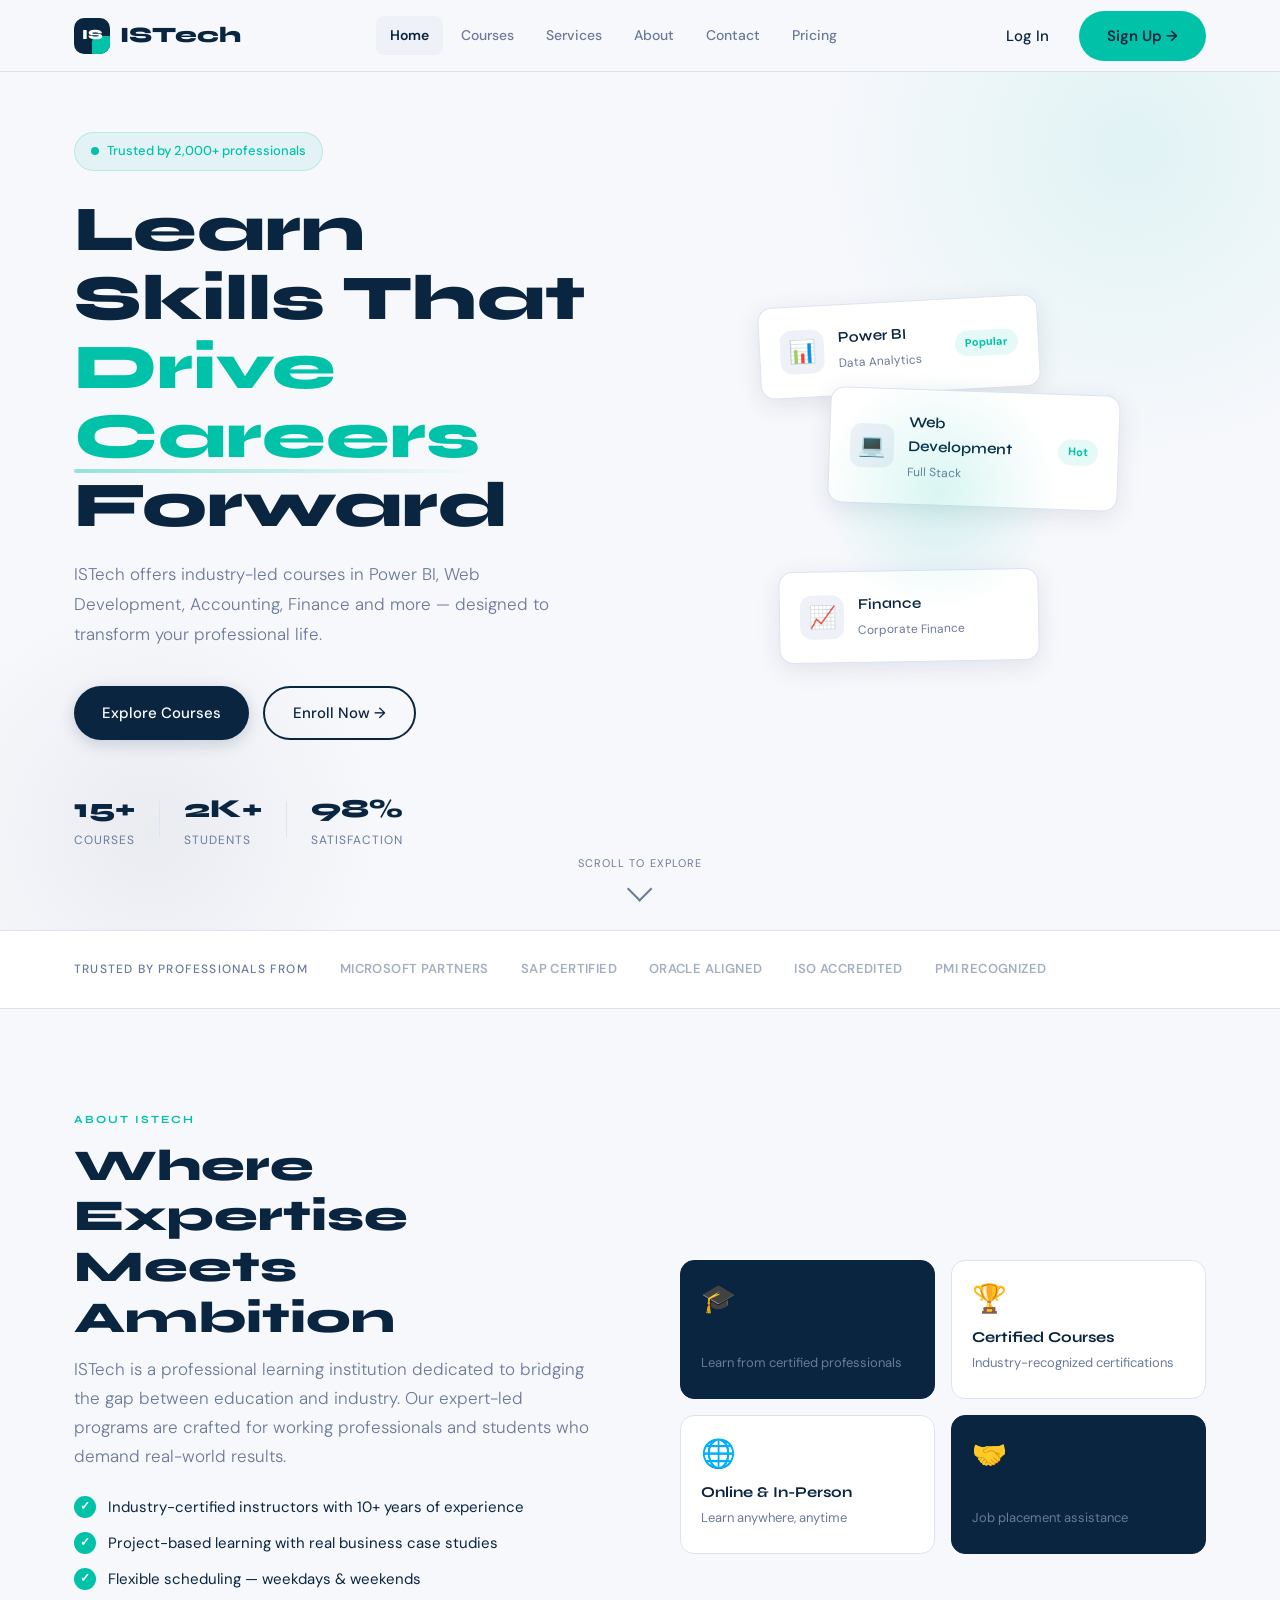
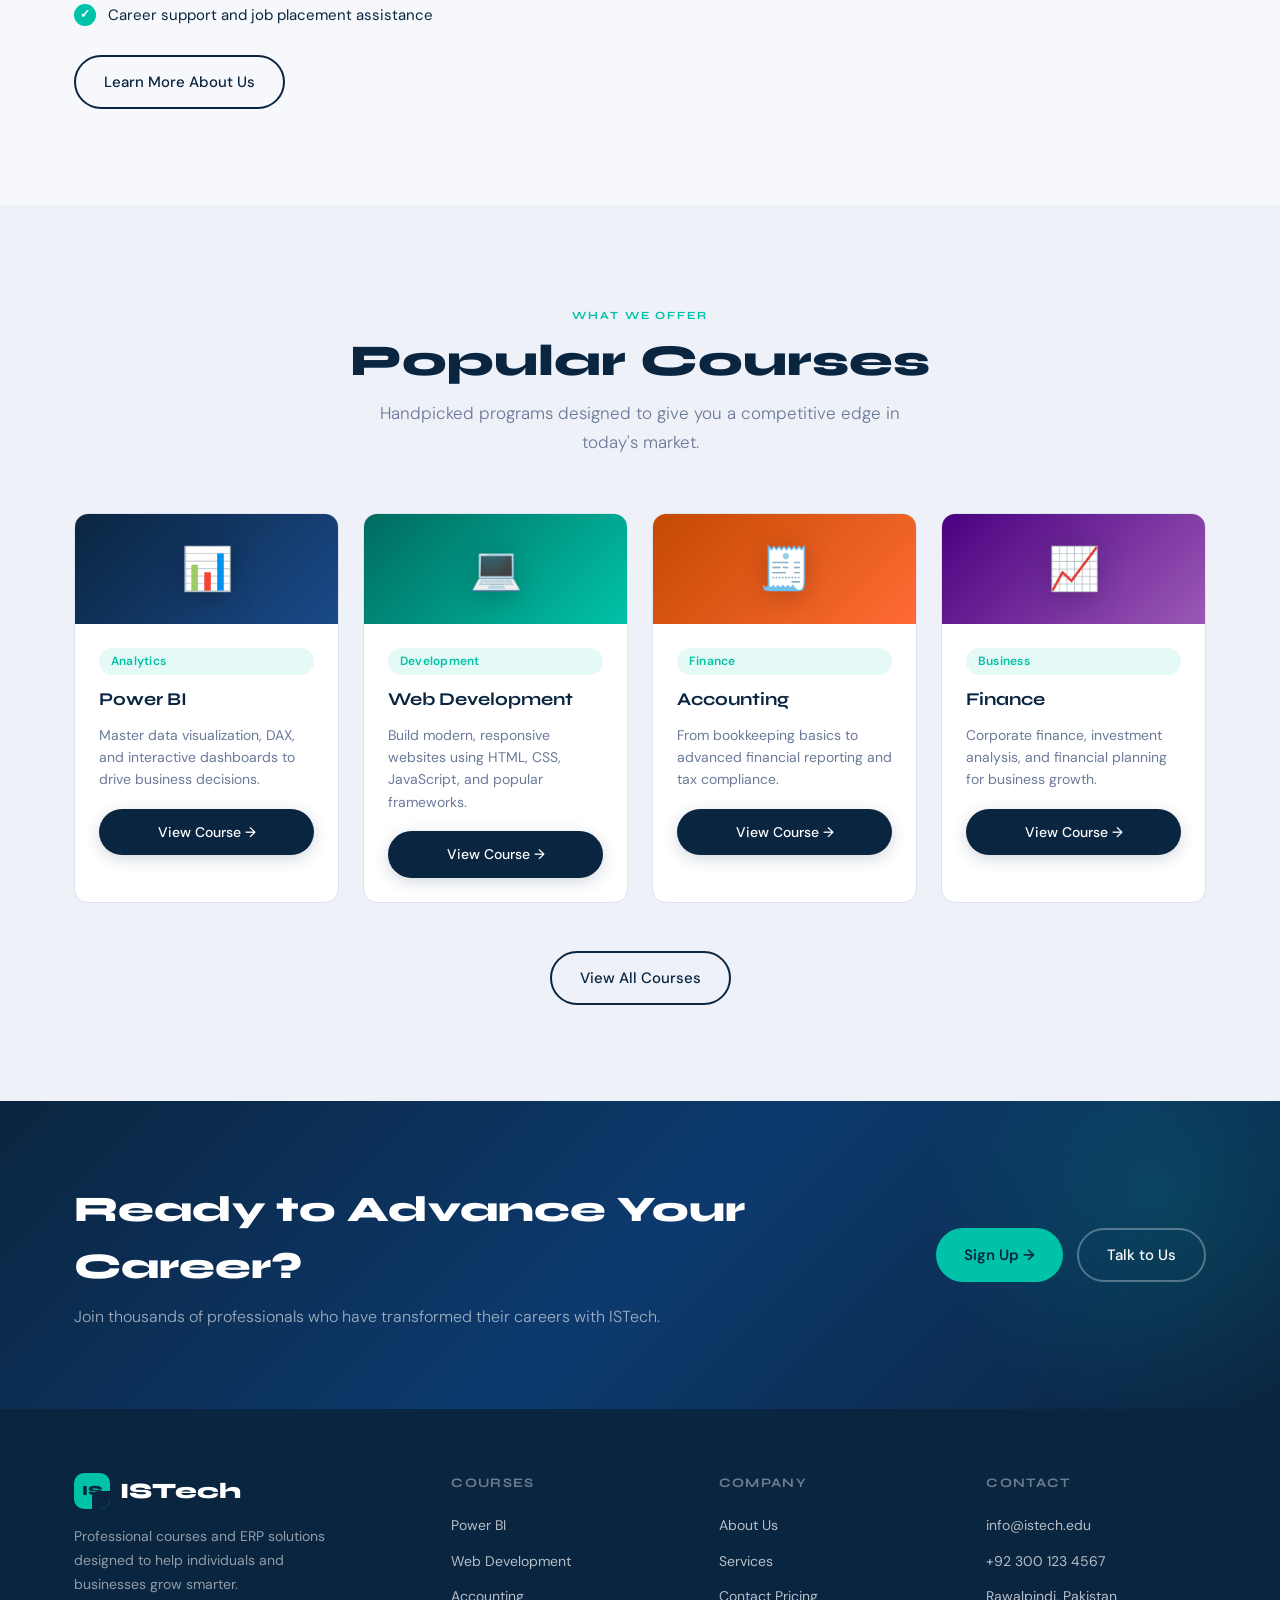
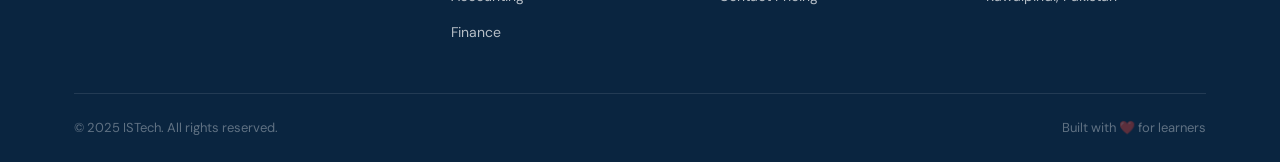
==== index.html @ 9c832b9d "initial files and code uploaded" ====
<!DOCTYPE html>
<html lang="en">
<head>
  <meta charset="UTF-8" />
  <meta name="viewport" content="width=device-width, initial-scale=1.0" />
  <title>ISTech — Professional Courses & ERP Solutions</title>
  <link rel="stylesheet" href="shared.css" />
  <link rel="stylesheet" href="index.css" />
</head>
<body>

  <!-- ===== NAVBAR ===== -->
  <nav class="navbar" id="navbar">
    <div class="container nav-inner">
      <a href="index.html" class="nav-logo">
        <div class="nav-logo-mark"><span>IS</span></div>
        ISTech
      </a>
      <div class="nav-links" id="navLinks">
        <a href="index.html" class="active">Home</a>
        <a href="courses.html">Courses</a>
        <a href="services.html">Services</a>
        <a href="about.html">About</a>
        <a href="contact.html">Contact</a>
        <a href="pricing.html">Pricing</a>
      </div>
      <div class="nav-cta">
        <a href="login.html" class="btn btn-ghost">Log In</a>
        <a href="signup.html" class="btn btn-accent">Sign Up →</a>
      </div>
      <button class="nav-toggle" id="navToggle" aria-label="Toggle menu">
        <span></span><span></span><span></span>
      </button>
    </div>
  </nav>

  <!-- ===== HERO ===== -->
  <section class="hero">
    <div class="hero-bg-shape"></div>
    <div class="hero-bg-shape2"></div>
    <div class="container hero-inner">
      <div class="hero-content">
        <div class="hero-pill">
          <span class="hero-pill-dot"></span>
          Trusted by 2,000+ professionals
        </div>
        <h1 class="hero-title">
          Learn Skills That<br />
          <span class="hero-title-accent">Drive Careers</span><br />
          Forward
        </h1>
        <p class="hero-desc">
          ISTech offers industry-led courses in Power BI, Web Development, Accounting, Finance and more — designed to transform your professional life.
        </p>
        <div class="hero-actions">
          <a href="courses.html" class="btn btn-primary">Explore Courses</a>
          <a href="courses.html" class="btn btn-outline">Enroll Now →</a>
        </div>
        <div class="hero-stats">
          <div class="hero-stat">
            <span class="hero-stat-num">15+</span>
            <span class="hero-stat-label">Courses</span>
          </div>
          <div class="hero-stat-divider"></div>
          <div class="hero-stat">
            <span class="hero-stat-num">2K+</span>
            <span class="hero-stat-label">Students</span>
          </div>
          <div class="hero-stat-divider"></div>
          <div class="hero-stat">
            <span class="hero-stat-num">98%</span>
            <span class="hero-stat-label">Satisfaction</span>
          </div>
        </div>
      </div>
      <div class="hero-visual">
        <div class="hero-card-stack">
          <div class="hcard hcard-1">
            <div class="hcard-icon">📊</div>
            <div class="hcard-info">
              <strong>Power BI</strong>
              <span>Data Analytics</span>
            </div>
            <div class="hcard-badge">Popular</div>
          </div>
          <div class="hcard hcard-2">
            <div class="hcard-icon">💻</div>
            <div class="hcard-info">
              <strong>Web Development</strong>
              <span>Full Stack</span>
            </div>
            <div class="hcard-badge">Hot</div>
          </div>
          <div class="hcard hcard-3">
            <div class="hcard-icon">📈</div>
            <div class="hcard-info">
              <strong>Finance</strong>
              <span>Corporate Finance</span>
            </div>
          </div>
          <div class="hcard-glow"></div>
        </div>
      </div>
    </div>
    <div class="hero-scroll-hint">
      <span>Scroll to explore</span>
      <div class="scroll-arrow"></div>
    </div>
  </section>

  <!-- ===== LOGOS / TRUST ===== -->
  <section class="trust-bar">
    <div class="container">
      <p class="trust-label">Trusted by professionals from</p>
      <div class="trust-logos">
        <span>Microsoft Partners</span>
        <span>SAP Certified</span>
        <span>Oracle Aligned</span>
        <span>ISO Accredited</span>
        <span>PMI Recognized</span>
      </div>
    </div>
  </section>

  <!-- ===== INTRO ===== -->
  <section class="section">
    <div class="container intro-grid">
      <div class="intro-text reveal">
        <span class="section-label">About ISTech</span>
        <h2 class="section-title">Where Expertise<br />Meets Ambition</h2>
        <p class="section-subtitle">
          ISTech is a professional learning institution dedicated to bridging the gap between education and industry. Our expert-led programs are crafted for working professionals and students who demand real-world results.
        </p>
        <ul class="intro-list">
          <li><span class="check-icon">✓</span> Industry-certified instructors with 10+ years of experience</li>
          <li><span class="check-icon">✓</span> Project-based learning with real business case studies</li>
          <li><span class="check-icon">✓</span> Flexible scheduling — weekdays &amp; weekends</li>
          <li><span class="check-icon">✓</span> Career support and job placement assistance</li>
        </ul>
        <a href="about.html" class="btn btn-outline" style="margin-top:28px;">Learn More About Us</a>
      </div>
      <div class="intro-visual reveal">
        <div class="intro-visual-inner">
          <div class="iv-block iv-block-1">
            <div class="iv-icon">🎓</div>
            <div>
              <strong>Expert Faculty</strong>
              <p>Learn from certified professionals</p>
            </div>
          </div>
          <div class="iv-block iv-block-2">
            <div class="iv-icon">🏆</div>
            <div>
              <strong>Certified Courses</strong>
              <p>Industry-recognized certifications</p>
            </div>
          </div>
          <div class="iv-block iv-block-3">
            <div class="iv-icon">🌐</div>
            <div>
              <strong>Online &amp; In-Person</strong>
              <p>Learn anywhere, anytime</p>
            </div>
          </div>
          <div class="iv-block iv-block-4">
            <div class="iv-icon">🤝</div>
            <div>
              <strong>Career Support</strong>
              <p>Job placement assistance</p>
            </div>
          </div>
        </div>
      </div>
    </div>
  </section>

  <!-- ===== POPULAR COURSES ===== -->
  <section class="section section-alt">
    <div class="container">
      <div class="section-head reveal">
        <span class="section-label">What We Offer</span>
        <h2 class="section-title">Popular Courses</h2>
        <p class="section-subtitle">Handpicked programs designed to give you a competitive edge in today's market.</p>
      </div>
      <div class="courses-grid">

        <article class="course-card reveal">
          <div class="cc-top cc-top-blue">
            <div class="cc-icon">📊</div>
          </div>
          <div class="cc-body">
            <div class="badge">Analytics</div>
            <h3>Power BI</h3>
            <p>Master data visualization, DAX, and interactive dashboards to drive business decisions.</p>
            <a href="courses.html" class="btn btn-primary cc-btn">View Course →</a>
          </div>
        </article>

        <article class="course-card reveal">
          <div class="cc-top cc-top-teal">
            <div class="cc-icon">💻</div>
          </div>
          <div class="cc-body">
            <div class="badge">Development</div>
            <h3>Web Development</h3>
            <p>Build modern, responsive websites using HTML, CSS, JavaScript, and popular frameworks.</p>
            <a href="courses.html" class="btn btn-primary cc-btn">View Course →</a>
          </div>
        </article>

        <article class="course-card reveal">
          <div class="cc-top cc-top-orange">
            <div class="cc-icon">🧾</div>
          </div>
          <div class="cc-body">
            <div class="badge">Finance</div>
            <h3>Accounting</h3>
            <p>From bookkeeping basics to advanced financial reporting and tax compliance.</p>
            <a href="courses.html" class="btn btn-primary cc-btn">View Course →</a>
          </div>
        </article>

        <article class="course-card reveal">
          <div class="cc-top cc-top-purple">
            <div class="cc-icon">📈</div>
          </div>
          <div class="cc-body">
            <div class="badge">Business</div>
            <h3>Finance</h3>
            <p>Corporate finance, investment analysis, and financial planning for business growth.</p>
            <a href="courses.html" class="btn btn-primary cc-btn">View Course →</a>
          </div>
        </article>

      </div>
      <div class="courses-cta reveal">
        <a href="courses.html" class="btn btn-outline">View All Courses</a>
      </div>
    </div>
  </section>

  <!-- ===== CTA BANNER ===== -->
  <section class="cta-banner reveal">
    <div class="container cta-inner">
      <div class="cta-text">
        <h2>Ready to Advance Your Career?</h2>
        <p>Join thousands of professionals who have transformed their careers with ISTech.</p>
      </div>
      <div class="cta-actions">
        <a href="signup.html" class="btn btn-accent">Sign Up →</a>
        <a href="contact.html" class="btn" style="color:#fff;border:2px solid rgba(255,255,255,0.3);border-radius:50px;padding:13px 28px;">Talk to Us</a>
      </div>
    </div>
  </section>

  <!-- ===== FOOTER ===== -->
  <footer class="footer">
    <div class="container">
      <div class="footer-grid">
        <div class="footer-brand">
          <a href="index.html" class="nav-logo">
            <div class="nav-logo-mark"><span>IS</span></div>
            ISTech
          </a>
          <p class="footer-desc">Professional courses and ERP solutions designed to help individuals and businesses grow smarter.</p>
        </div>
        <div class="footer-col">
          <h4>Courses</h4>
          <ul>
            <li><a href="courses.html">Power BI</a></li>
            <li><a href="courses.html">Web Development</a></li>
            <li><a href="courses.html">Accounting</a></li>
            <li><a href="courses.html">Finance</a></li>
          </ul>
        </div>
        <div class="footer-col">
          <h4>Company</h4>
          <ul>
            <li><a href="about.html">About Us</a></li>
            <li><a href="services.html">Services</a></li>
            <li><a href="contact.html">Contact</a>
        <a href="pricing.html">Pricing</a></li>
          </ul>
        </div>
        <div class="footer-col">
          <h4>Contact</h4>
          <ul>
            <li><a href="mailto:info@istech.edu">info@istech.edu</a></li>
            <li><a href="tel:+923001234567">+92 300 123 4567</a></li>
            <li><a href="#">Rawalpindi, Pakistan</a></li>
          </ul>
        </div>
      </div>
      <div class="footer-bottom">
        <span>© 2025 ISTech. All rights reserved.</span>
        <span>Built with ❤️ for learners</span>
      </div>
    </div>
  </footer>

  <script>
    // Navbar scroll
    const navbar = document.getElementById('navbar');
    window.addEventListener('scroll', () => {
      navbar.classList.toggle('scrolled', window.scrollY > 20);
    });

    // Mobile nav
    const navToggle = document.getElementById('navToggle');
    const navLinks = document.getElementById('navLinks');
    navToggle.addEventListener('click', () => {
      navLinks.classList.toggle('open');
    });

    // Reveal on scroll
    const reveals = document.querySelectorAll('.reveal');
    const observer = new IntersectionObserver((entries) => {
      entries.forEach((e, i) => {
        if (e.isIntersecting) {
          setTimeout(() => e.target.classList.add('visible'), i * 80);
        }
      });
    }, { threshold: 0.1 });
    reveals.forEach(el => observer.observe(el));
  </script>
</body>
</html>
---- shared.css ----
/* ============================================
   ISTech - Shared Styles (shared.css)
   ============================================ */

@import url('https://fonts.googleapis.com/css2?family=Syne:wght@400;600;700;800&family=DM+Sans:ital,wght@0,300;0,400;0,500;1,300&display=swap');

/* ---------- CSS Variables ---------- */
:root {
  --primary: #0A2540;
  --accent: #00C2A8;
  --accent-warm: #FF6B35;
  --bg: #F7F8FC;
  --surface: #FFFFFF;
  --surface-alt: #EEF1F8;
  --text: #0A2540;
  --text-muted: #6B7A99;
  --border: #DDE3F0;
  --shadow-sm: 0 2px 8px rgba(10,37,64,0.07);
  --shadow-md: 0 6px 24px rgba(10,37,64,0.10);
  --shadow-lg: 0 16px 48px rgba(10,37,64,0.13);
  --radius: 14px;
  --radius-sm: 8px;
  --font-display: 'Syne', sans-serif;
  --font-body: 'DM Sans', sans-serif;
  --nav-h: 72px;
  --transition: 0.25s cubic-bezier(0.4, 0, 0.2, 1);
}

/* ---------- Reset ---------- */
*, *::before, *::after { box-sizing: border-box; margin: 0; padding: 0; }

html { scroll-behavior: smooth; }

body {
  font-family: var(--font-body);
  background: var(--bg);
  color: var(--text);
  line-height: 1.6;
  font-size: 16px;
  -webkit-font-smoothing: antialiased;
}

img { max-width: 100%; display: block; }
a { text-decoration: none; color: inherit; }
ul { list-style: none; }
button { cursor: pointer; border: none; background: none; font-family: inherit; }

/* ---------- Utility ---------- */
.container {
  max-width: 1180px;
  margin: 0 auto;
  padding: 0 24px;
}

.section-label {
  display: inline-block;
  font-family: var(--font-display);
  font-size: 11px;
  font-weight: 700;
  letter-spacing: 0.18em;
  text-transform: uppercase;
  color: var(--accent);
  margin-bottom: 12px;
}

.section-title {
  font-family: var(--font-display);
  font-size: clamp(28px, 4vw, 44px);
  font-weight: 800;
  color: var(--primary);
  line-height: 1.15;
}

.section-subtitle {
  font-size: 17px;
  color: var(--text-muted);
  max-width: 560px;
  margin-top: 12px;
  font-weight: 300;
  line-height: 1.7;
}

/* ---------- Buttons ---------- */
.btn {
  display: inline-flex;
  align-items: center;
  gap: 8px;
  padding: 13px 28px;
  border-radius: 50px;
  font-family: var(--font-body);
  font-size: 15px;
  font-weight: 500;
  transition: all var(--transition);
  white-space: nowrap;
}

.btn-primary {
  background: var(--primary);
  color: #fff;
  box-shadow: 0 4px 16px rgba(10,37,64,0.18);
}
.btn-primary:hover {
  background: #0d3060;
  transform: translateY(-2px);
  box-shadow: 0 8px 24px rgba(10,37,64,0.22);
}

.btn-accent {
  background: var(--accent);
  color: var(--primary);
  font-weight: 600;
}
.btn-accent:hover {
  background: #00dfc0;
  transform: translateY(-2px);
  box-shadow: 0 8px 24px rgba(0,194,168,0.25);
}

.btn-outline {
  border: 2px solid var(--primary);
  color: var(--primary);
  background: transparent;
}
.btn-outline:hover {
  background: var(--primary);
  color: #fff;
  transform: translateY(-2px);
}

.btn-ghost {
  color: var(--primary);
  padding: 13px 20px;
}
.btn-ghost:hover { color: var(--accent); }

/* ---------- Navigation ---------- */
.navbar {
  position: fixed;
  top: 0; left: 0; right: 0;
  height: var(--nav-h);
  background: rgba(247, 248, 252, 0.92);
  backdrop-filter: blur(12px);
  -webkit-backdrop-filter: blur(12px);
  border-bottom: 1px solid var(--border);
  z-index: 1000;
  transition: box-shadow var(--transition);
}

.navbar.scrolled {
  box-shadow: var(--shadow-md);
}

.nav-inner {
  display: flex;
  align-items: center;
  justify-content: space-between;
  height: 100%;
}

.nav-logo {
  display: flex;
  align-items: center;
  gap: 10px;
  font-family: var(--font-display);
  font-weight: 800;
  font-size: 22px;
  color: var(--primary);
}

.nav-logo-mark {
  width: 36px; height: 36px;
  background: var(--primary);
  border-radius: 10px;
  display: grid;
  place-items: center;
  position: relative;
  overflow: hidden;
}

.nav-logo-mark::before {
  content: '';
  position: absolute;
  bottom: 0; right: 0;
  width: 18px; height: 18px;
  background: var(--accent);
  border-radius: 6px 0 0 0;
}

.nav-logo-mark span {
  position: relative;
  color: #fff;
  font-size: 14px;
  font-weight: 800;
  z-index: 1;
}

.nav-links {
  display: flex;
  align-items: center;
  gap: 4px;
}

.nav-links a {
  font-size: 14px;
  font-weight: 500;
  color: var(--text-muted);
  padding: 8px 14px;
  border-radius: 8px;
  transition: all var(--transition);
  position: relative;
}

.nav-links a:hover, .nav-links a.active {
  color: var(--primary);
  background: var(--surface-alt);
}

.nav-links a.active {
  font-weight: 600;
}

.nav-cta {
  display: flex;
  align-items: center;
  gap: 10px;
}

/* Hamburger */
.nav-toggle {
  display: none;
  flex-direction: column;
  gap: 5px;
  padding: 8px;
  cursor: pointer;
}
.nav-toggle span {
  display: block;
  width: 24px; height: 2px;
  background: var(--primary);
  border-radius: 2px;
  transition: all var(--transition);
}

/* ---------- Footer ---------- */
.footer {
  background: var(--primary);
  color: rgba(255,255,255,0.85);
  padding: 64px 0 0;
}

.footer-grid {
  display: grid;
  grid-template-columns: 1.5fr 1fr 1fr 1fr;
  gap: 48px;
  padding-bottom: 48px;
  border-bottom: 1px solid rgba(255,255,255,0.1);
}

.footer-brand .nav-logo { color: #fff; margin-bottom: 16px; }
.footer-brand .nav-logo-mark { background: var(--accent); }
.footer-brand .nav-logo-mark::before { background: var(--primary); }
.footer-brand .nav-logo-mark span { color: var(--primary); }

.footer-desc {
  font-size: 14px;
  line-height: 1.7;
  color: rgba(255,255,255,0.55);
  max-width: 260px;
}

.footer-col h4 {
  font-family: var(--font-display);
  font-size: 13px;
  font-weight: 700;
  letter-spacing: 0.1em;
  text-transform: uppercase;
  color: rgba(255,255,255,0.4);
  margin-bottom: 18px;
}

.footer-col ul { display: flex; flex-direction: column; gap: 10px; }

.footer-col ul a {
  font-size: 14px;
  color: rgba(255,255,255,0.7);
  transition: color var(--transition);
}
.footer-col ul a:hover { color: var(--accent); }

.footer-bottom {
  display: flex;
  justify-content: space-between;
  align-items: center;
  padding: 24px 0;
  font-size: 13px;
  color: rgba(255,255,255,0.35);
}

.footer-bottom a { color: var(--accent); }

/* ---------- Page Header (inner pages) ---------- */
.page-header {
  padding: calc(var(--nav-h) + 64px) 0 64px;
  background: linear-gradient(135deg, var(--primary) 0%, #0d3a6e 100%);
  position: relative;
  overflow: hidden;
}

.page-header::before {
  content: '';
  position: absolute;
  top: -40%; right: -15%;
  width: 600px; height: 600px;
  border-radius: 50%;
  background: radial-gradient(circle, rgba(0,194,168,0.12) 0%, transparent 70%);
  pointer-events: none;
}

.page-header-content { position: relative; z-index: 1; }

.page-header .section-label { color: var(--accent); }
.page-header h1 {
  font-family: var(--font-display);
  font-size: clamp(32px, 5vw, 56px);
  font-weight: 800;
  color: #fff;
  line-height: 1.1;
  margin-bottom: 16px;
}
.page-header p {
  font-size: 18px;
  color: rgba(255,255,255,0.65);
  max-width: 540px;
  font-weight: 300;
}

/* ---------- Section spacing ---------- */
.section { padding: 96px 0; }
.section-alt { background: var(--surface-alt); }
.section-dark { background: var(--primary); color: #fff; }

/* ---------- Card ---------- */
.card {
  background: var(--surface);
  border-radius: var(--radius);
  border: 1px solid var(--border);
  overflow: hidden;
  transition: all var(--transition);
}
.card:hover {
  transform: translateY(-4px);
  box-shadow: var(--shadow-lg);
  border-color: transparent;
}

/* ---------- Badge ---------- */
.badge {
  display: inline-block;
  padding: 4px 12px;
  border-radius: 50px;
  font-size: 12px;
  font-weight: 600;
  background: rgba(0,194,168,0.1);
  color: var(--accent);
  letter-spacing: 0.02em;
}

/* ---------- Scroll animation ---------- */
.reveal {
  opacity: 0;
  transform: translateY(24px);
  transition: opacity 0.6s ease, transform 0.6s ease;
}
.reveal.visible {
  opacity: 1;
  transform: none;
}

/* ---------- Responsive Nav ---------- */
@media (max-width: 860px) {
  .nav-toggle { display: flex; }
  .nav-cta .btn:not(.btn-accent) { display: none; }

  .nav-links {
    position: fixed;
    top: var(--nav-h);
    left: 0; right: 0;
    background: var(--surface);
    border-bottom: 1px solid var(--border);
    flex-direction: column;
    padding: 20px 24px;
    gap: 4px;
    transform: translateY(-110%);
    opacity: 0;
    transition: all var(--transition);
    box-shadow: var(--shadow-md);
  }
  .nav-links.open {
    transform: translateY(0);
    opacity: 1;
  }
  .nav-links a { width: 100%; padding: 12px 16px; border-radius: var(--radius-sm); }
  .nav-cta { display: none; }
}

@media (max-width: 768px) {
  .footer-grid { grid-template-columns: 1fr 1fr; }
  .footer-bottom { flex-direction: column; gap: 8px; text-align: center; }
}
@media (max-width: 480px) {
  .footer-grid { grid-template-columns: 1fr; }
}
---- index.css ----
/* ============================================
   ISTech - Home Page (index.css)
   ============================================ */

/* ---------- Hero ---------- */
.hero {
  min-height: 100vh;
  padding: calc(var(--nav-h) + 60px) 0 80px;
  position: relative;
  overflow: hidden;
  display: flex;
  align-items: center;
}

.hero-bg-shape {
  position: absolute;
  top: -200px; right: -200px;
  width: 700px; height: 700px;
  border-radius: 50%;
  background: radial-gradient(circle at center, rgba(0,194,168,0.09) 0%, transparent 65%);
  pointer-events: none;
  animation: floatShape 8s ease-in-out infinite;
}

.hero-bg-shape2 {
  position: absolute;
  bottom: -150px; left: -100px;
  width: 500px; height: 500px;
  border-radius: 50%;
  background: radial-gradient(circle at center, rgba(10,37,64,0.06) 0%, transparent 65%);
  pointer-events: none;
  animation: floatShape 10s ease-in-out infinite reverse;
}

@keyframes floatShape {
  0%, 100% { transform: translateY(0) scale(1); }
  50% { transform: translateY(-30px) scale(1.04); }
}

.hero-inner {
  display: grid;
  grid-template-columns: 1fr 1fr;
  gap: 64px;
  align-items: center;
  position: relative;
  z-index: 1;
}

.hero-content {
  animation: heroIn 0.8s ease both;
}

@keyframes heroIn {
  from { opacity: 0; transform: translateY(32px); }
  to { opacity: 1; transform: none; }
}

.hero-pill {
  display: inline-flex;
  align-items: center;
  gap: 8px;
  padding: 8px 16px;
  background: rgba(0,194,168,0.08);
  border: 1px solid rgba(0,194,168,0.2);
  border-radius: 50px;
  font-size: 13px;
  color: var(--accent);
  font-weight: 500;
  margin-bottom: 24px;
}

.hero-pill-dot {
  width: 8px; height: 8px;
  background: var(--accent);
  border-radius: 50%;
  animation: pulse 2s ease infinite;
}

@keyframes pulse {
  0%, 100% { opacity: 1; transform: scale(1); }
  50% { opacity: 0.6; transform: scale(0.85); }
}

.hero-title {
  font-family: var(--font-display);
  font-size: clamp(38px, 5.5vw, 64px);
  font-weight: 800;
  line-height: 1.08;
  color: var(--primary);
  margin-bottom: 20px;
}

.hero-title-accent {
  color: var(--accent);
  position: relative;
}

.hero-title-accent::after {
  content: '';
  position: absolute;
  bottom: 2px; left: 0; right: 0;
  height: 4px;
  background: linear-gradient(90deg, var(--accent), transparent);
  border-radius: 2px;
  opacity: 0.4;
}

.hero-desc {
  font-size: 17px;
  color: var(--text-muted);
  max-width: 480px;
  line-height: 1.75;
  margin-bottom: 36px;
  font-weight: 300;
}

.hero-actions {
  display: flex;
  gap: 14px;
  flex-wrap: wrap;
  margin-bottom: 48px;
}

.hero-stats {
  display: flex;
  align-items: center;
  gap: 24px;
}

.hero-stat {
  display: flex;
  flex-direction: column;
  gap: 2px;
}

.hero-stat-num {
  font-family: var(--font-display);
  font-size: 26px;
  font-weight: 800;
  color: var(--primary);
}

.hero-stat-label {
  font-size: 12px;
  color: var(--text-muted);
  text-transform: uppercase;
  letter-spacing: 0.08em;
}

.hero-stat-divider {
  width: 1px;
  height: 36px;
  background: var(--border);
}

/* Hero Visual */
.hero-visual {
  display: flex;
  justify-content: center;
  align-items: center;
  animation: heroIn 0.8s 0.2s ease both;
}

.hero-card-stack {
  position: relative;
  width: 360px;
  height: 380px;
}

.hcard {
  position: absolute;
  background: var(--surface);
  border: 1px solid var(--border);
  border-radius: var(--radius);
  padding: 20px;
  display: flex;
  align-items: center;
  gap: 14px;
  box-shadow: var(--shadow-md);
  transition: transform 0.4s ease;
}

.hcard:hover { transform: scale(1.03) !important; }

.hcard-1 {
  top: 0; left: 0;
  width: 280px;
  transform: rotate(-3deg);
  animation: cardFloat1 6s ease-in-out infinite;
}

.hcard-2 {
  top: 90px; right: 0;
  width: 290px;
  transform: rotate(2deg);
  animation: cardFloat2 7s ease-in-out infinite;
}

.hcard-3 {
  bottom: 20px; left: 20px;
  width: 260px;
  transform: rotate(-1deg);
  animation: cardFloat3 8s ease-in-out infinite;
}

@keyframes cardFloat1 {
  0%, 100% { transform: rotate(-3deg) translateY(0); }
  50% { transform: rotate(-3deg) translateY(-10px); }
}
@keyframes cardFloat2 {
  0%, 100% { transform: rotate(2deg) translateY(0); }
  50% { transform: rotate(2deg) translateY(-14px); }
}
@keyframes cardFloat3 {
  0%, 100% { transform: rotate(-1deg) translateY(0); }
  50% { transform: rotate(-1deg) translateY(-8px); }
}

.hcard-icon {
  width: 44px; height: 44px;
  background: var(--surface-alt);
  border-radius: 12px;
  display: grid;
  place-items: center;
  font-size: 22px;
  flex-shrink: 0;
}

.hcard-info strong {
  display: block;
  font-size: 15px;
  font-weight: 600;
  color: var(--primary);
  font-family: var(--font-display);
}

.hcard-info span {
  font-size: 12px;
  color: var(--text-muted);
}

.hcard-badge {
  margin-left: auto;
  background: rgba(0,194,168,0.1);
  color: var(--accent);
  font-size: 11px;
  font-weight: 700;
  padding: 4px 10px;
  border-radius: 50px;
  white-space: nowrap;
}

.hcard-glow {
  position: absolute;
  top: 50%; left: 50%;
  transform: translate(-50%, -50%);
  width: 240px; height: 240px;
  border-radius: 50%;
  background: radial-gradient(circle, rgba(0,194,168,0.15) 0%, transparent 70%);
  pointer-events: none;
}

/* Scroll hint */
.hero-scroll-hint {
  position: absolute;
  bottom: 32px;
  left: 50%;
  transform: translateX(-50%);
  display: flex;
  flex-direction: column;
  align-items: center;
  gap: 8px;
  color: var(--text-muted);
  font-size: 11px;
  letter-spacing: 0.1em;
  text-transform: uppercase;
  animation: fadeIn 1s 1s both;
}

@keyframes fadeIn { from { opacity: 0; } to { opacity: 1; } }

.scroll-arrow {
  width: 18px; height: 18px;
  border-right: 2px solid var(--text-muted);
  border-bottom: 2px solid var(--text-muted);
  transform: rotate(45deg);
  animation: scrollBounce 1.5s ease-in-out infinite;
}

@keyframes scrollBounce {
  0%, 100% { transform: rotate(45deg) translateY(0); }
  50% { transform: rotate(45deg) translateY(5px); }
}

/* ---------- Trust Bar ---------- */
.trust-bar {
  padding: 28px 0;
  border-top: 1px solid var(--border);
  border-bottom: 1px solid var(--border);
  background: var(--surface);
}

.trust-bar .container {
  display: flex;
  align-items: center;
  gap: 32px;
  flex-wrap: wrap;
}

.trust-label {
  font-size: 12px;
  color: var(--text-muted);
  text-transform: uppercase;
  letter-spacing: 0.1em;
  white-space: nowrap;
  font-weight: 500;
}

.trust-logos {
  display: flex;
  gap: 32px;
  flex-wrap: wrap;
}

.trust-logos span {
  font-size: 13px;
  font-weight: 600;
  color: var(--text-muted);
  opacity: 0.6;
  transition: opacity var(--transition);
  letter-spacing: 0.03em;
  text-transform: uppercase;
}

.trust-logos span:hover { opacity: 1; }

/* ---------- Intro Section ---------- */
.intro-grid {
  display: grid;
  grid-template-columns: 1fr 1fr;
  gap: 80px;
  align-items: center;
}

.intro-list {
  margin-top: 24px;
  display: flex;
  flex-direction: column;
  gap: 12px;
}

.intro-list li {
  display: flex;
  align-items: flex-start;
  gap: 12px;
  font-size: 15px;
  color: var(--text);
}

.check-icon {
  width: 22px; height: 22px;
  background: var(--accent);
  color: #fff;
  border-radius: 50%;
  display: grid;
  place-items: center;
  font-size: 12px;
  font-weight: 700;
  flex-shrink: 0;
  margin-top: 1px;
}

.intro-visual-inner {
  display: grid;
  grid-template-columns: 1fr 1fr;
  gap: 16px;
}

.iv-block {
  background: var(--surface);
  border: 1px solid var(--border);
  border-radius: var(--radius);
  padding: 24px 20px;
  display: flex;
  flex-direction: column;
  gap: 12px;
  transition: all var(--transition);
}
.iv-block:hover {
  transform: translateY(-4px);
  box-shadow: var(--shadow-md);
  border-color: var(--accent);
}

.iv-block-1, .iv-block-4 { background: var(--primary); border-color: var(--primary); }
.iv-block-1 strong, .iv-block-4 strong { color: #fff; }
.iv-block-1 p, .iv-block-4 p { color: rgba(255,255,255,0.6); }

.iv-icon {
  font-size: 28px;
  line-height: 1;
}

.iv-block strong {
  display: block;
  font-family: var(--font-display);
  font-size: 15px;
  font-weight: 700;
  color: var(--primary);
  margin-bottom: 4px;
}

.iv-block p {
  font-size: 13px;
  color: var(--text-muted);
  margin: 0;
}

/* ---------- Courses Grid ---------- */
.section-head {
  text-align: center;
  margin-bottom: 56px;
}
.section-head .section-subtitle { margin: 12px auto 0; }

.courses-grid {
  display: grid;
  grid-template-columns: repeat(4, 1fr);
  gap: 24px;
}

.course-card {
  background: var(--surface);
  border: 1px solid var(--border);
  border-radius: var(--radius);
  overflow: hidden;
  transition: all var(--transition);
}
.course-card:hover {
  transform: translateY(-6px);
  box-shadow: var(--shadow-lg);
  border-color: transparent;
}

.cc-top {
  height: 110px;
  display: flex;
  align-items: center;
  justify-content: center;
  position: relative;
}
.cc-top-blue { background: linear-gradient(135deg, #0a2540 0%, #1a4a8a 100%); }
.cc-top-teal { background: linear-gradient(135deg, #006b5f 0%, #00c2a8 100%); }
.cc-top-orange { background: linear-gradient(135deg, #c44a00 0%, #ff6b35 100%); }
.cc-top-purple { background: linear-gradient(135deg, #4a0080 0%, #9b59b6 100%); }

.cc-icon {
  font-size: 42px;
  filter: drop-shadow(0 4px 12px rgba(0,0,0,0.2));
}

.cc-body {
  padding: 24px;
  display: flex;
  flex-direction: column;
  gap: 10px;
}

.cc-body h3 {
  font-family: var(--font-display);
  font-size: 18px;
  font-weight: 700;
  color: var(--primary);
}

.cc-body p {
  font-size: 14px;
  color: var(--text-muted);
  line-height: 1.6;
  flex: 1;
}

.cc-btn {
  margin-top: 8px;
  width: 100%;
  justify-content: center;
  padding: 12px;
  font-size: 14px;
}

.courses-cta {
  text-align: center;
  margin-top: 48px;
}

/* ---------- CTA Banner ---------- */
.cta-banner {
  background: linear-gradient(135deg, var(--primary) 0%, #0d3a6e 50%, #0a2540 100%);
  padding: 80px 0;
  position: relative;
  overflow: hidden;
}

.cta-banner::before {
  content: '';
  position: absolute;
  top: -50%; right: -10%;
  width: 500px; height: 500px;
  border-radius: 50%;
  background: radial-gradient(circle, rgba(0,194,168,0.15) 0%, transparent 65%);
  pointer-events: none;
}

.cta-inner {
  display: flex;
  justify-content: space-between;
  align-items: center;
  gap: 40px;
  position: relative;
  z-index: 1;
}

.cta-text h2 {
  font-family: var(--font-display);
  font-size: clamp(24px, 3.5vw, 36px);
  font-weight: 800;
  color: #fff;
  margin-bottom: 8px;
}

.cta-text p {
  font-size: 16px;
  color: rgba(255,255,255,0.6);
  font-weight: 300;
}

.cta-actions {
  display: flex;
  gap: 14px;
  flex-shrink: 0;
}

/* ---------- Responsive ---------- */
@media (max-width: 1100px) {
  .courses-grid { grid-template-columns: repeat(2, 1fr); }
}

@media (max-width: 900px) {
  .hero-inner { grid-template-columns: 1fr; gap: 48px; }
  .hero-visual { display: none; }
  .intro-grid { grid-template-columns: 1fr; }
  .cta-inner { flex-direction: column; text-align: center; }
}

@media (max-width: 600px) {
  .courses-grid { grid-template-columns: 1fr; }
  .trust-bar .container { flex-direction: column; align-items: flex-start; gap: 14px; }
}
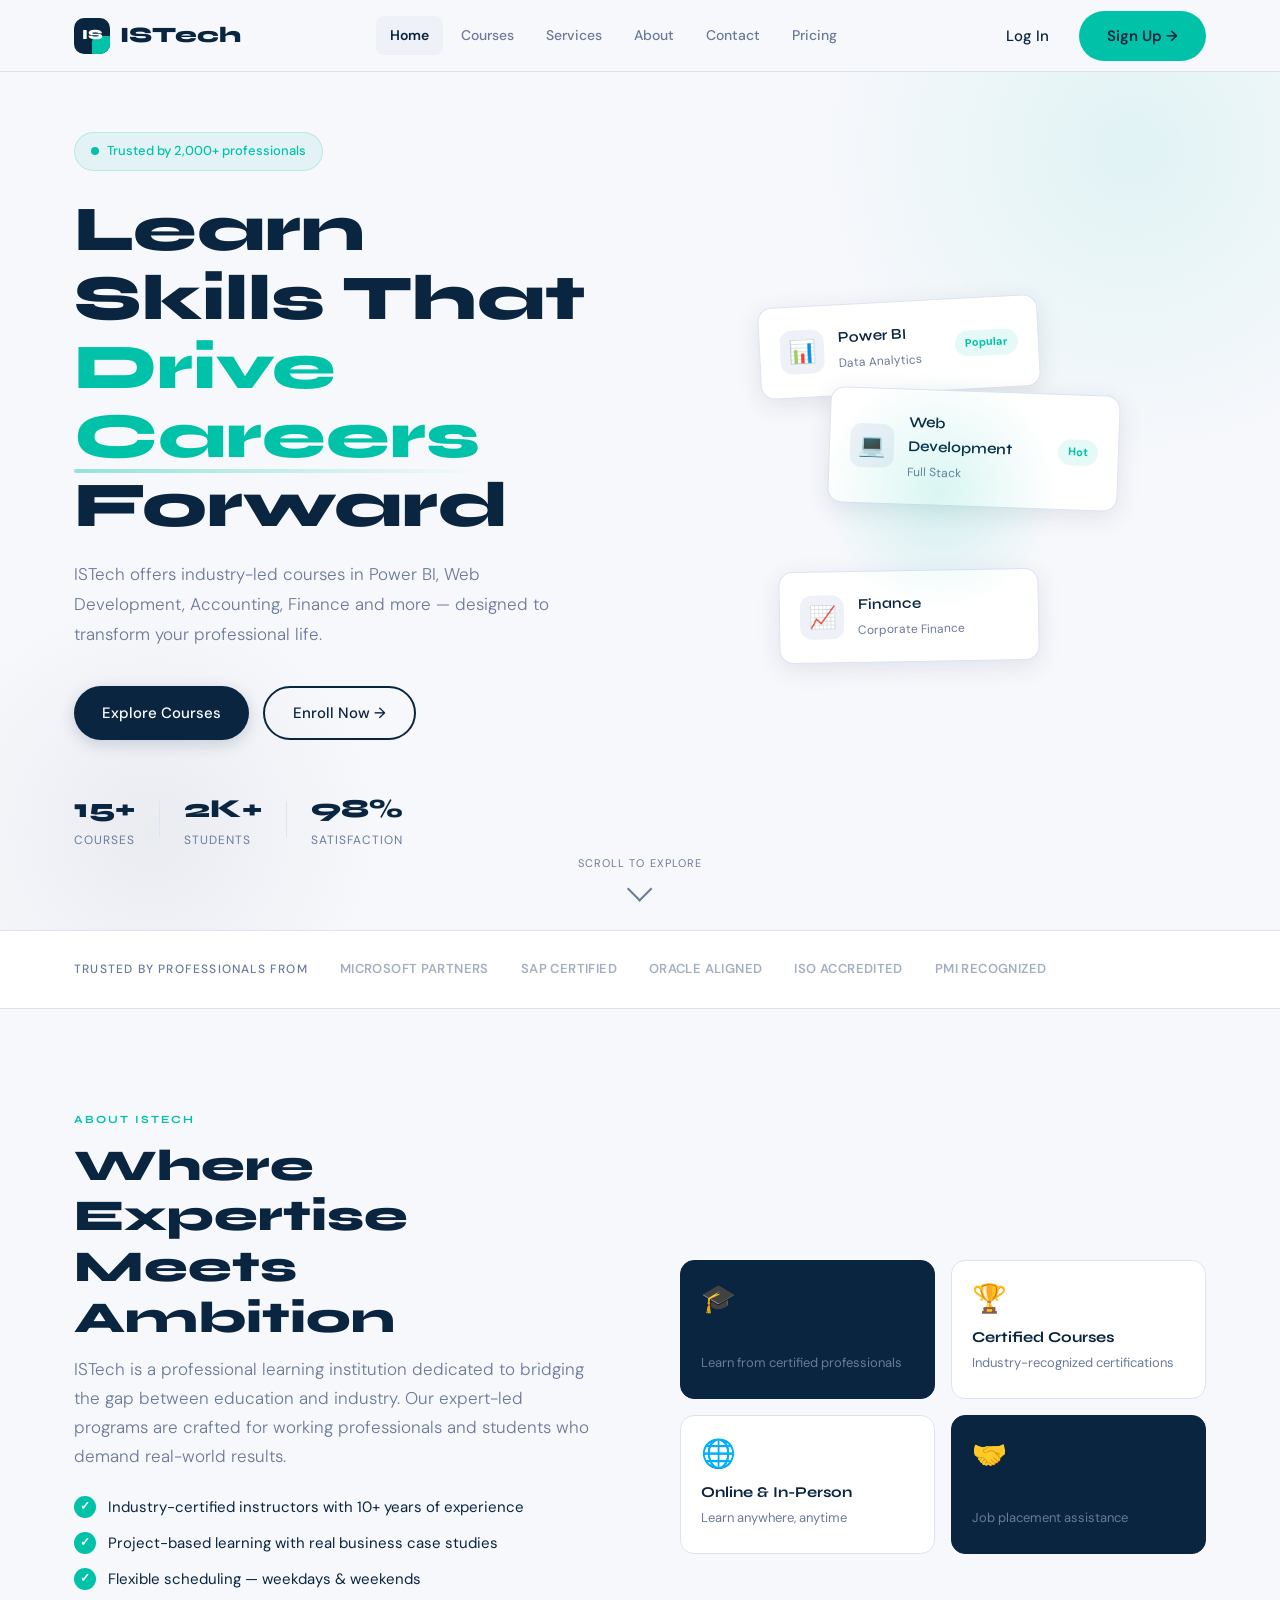
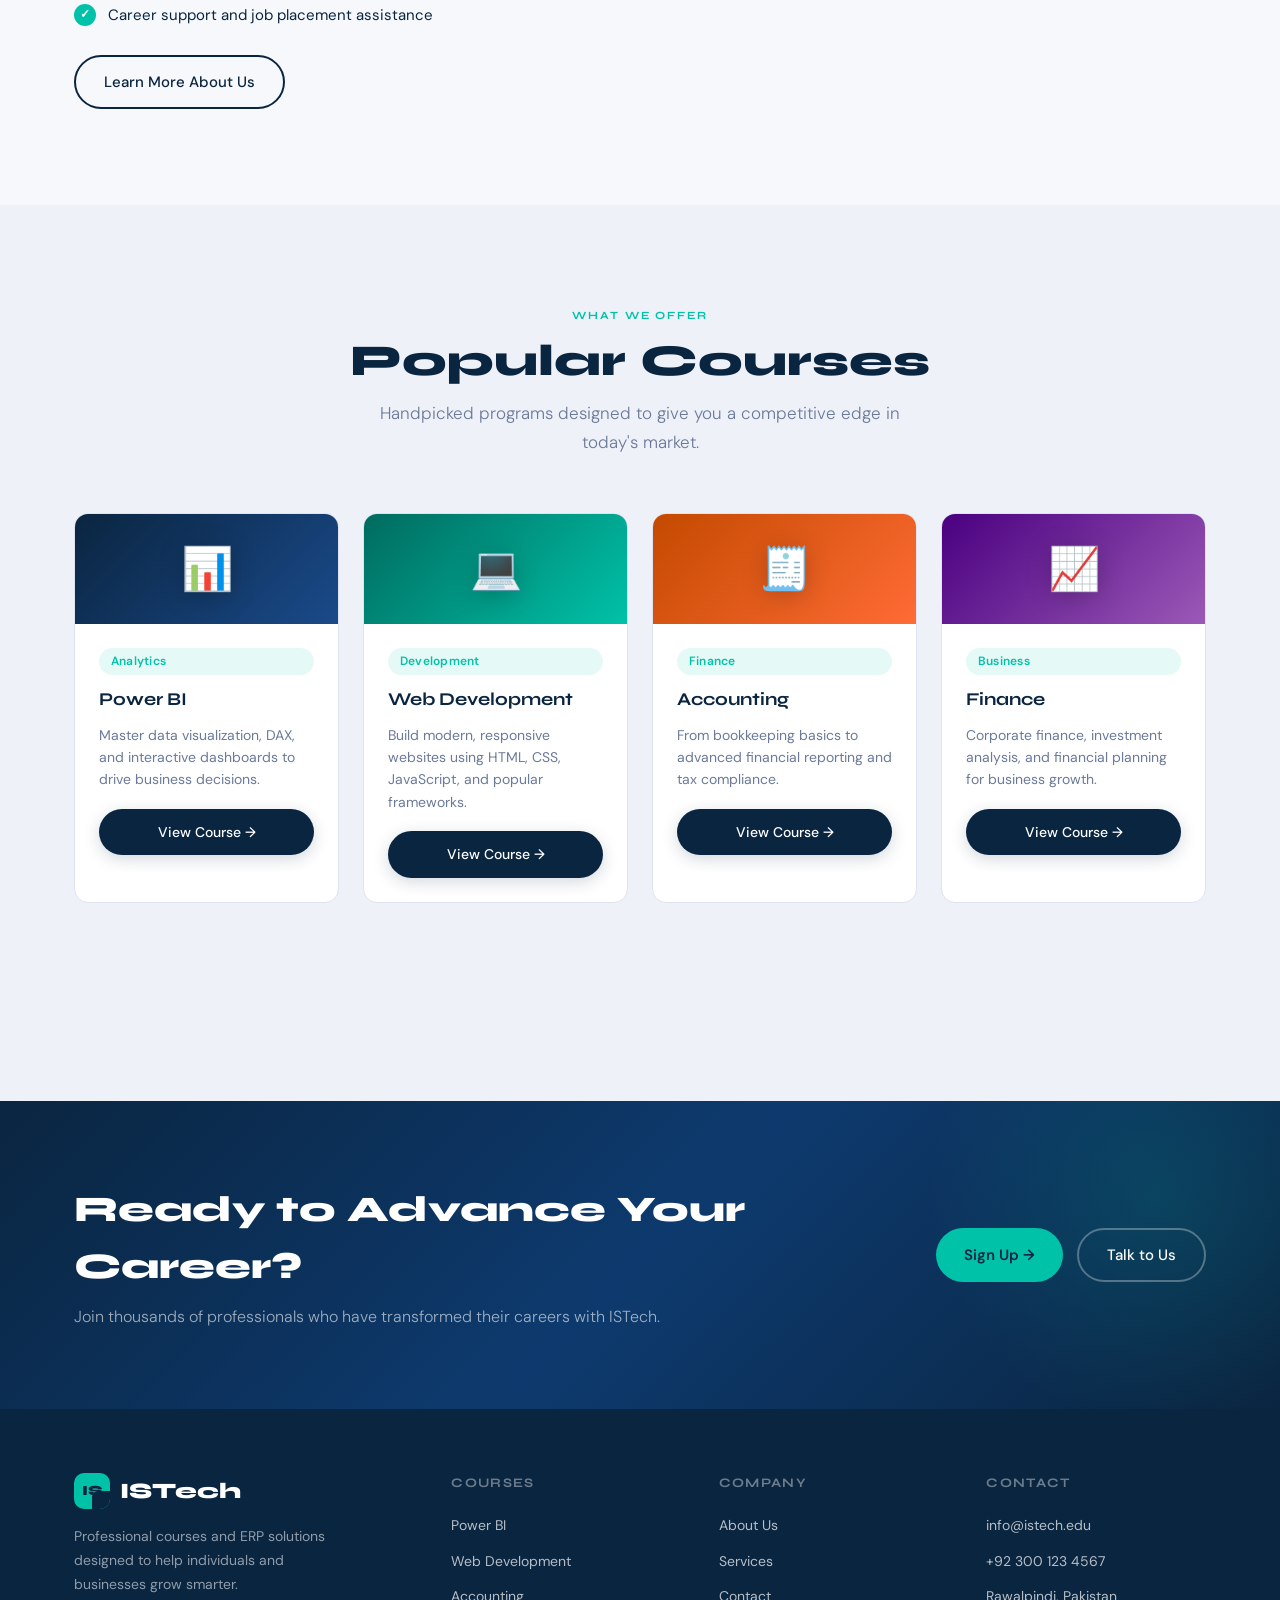
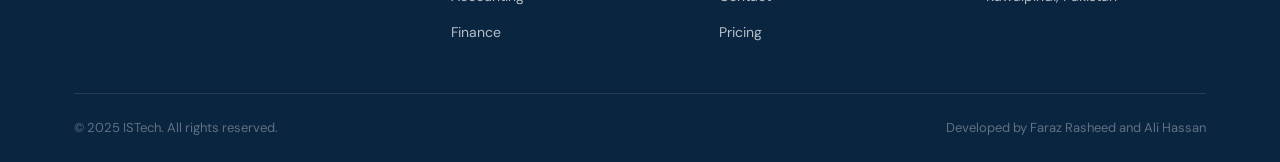
==== commit 5e407687: "Updated folder structure" ====
--- a/index.html
+++ b/index.html
@@ -4,8 +4,8 @@
   <meta charset="UTF-8" />
   <meta name="viewport" content="width=device-width, initial-scale=1.0" />
   <title>ISTech — Professional Courses & ERP Solutions</title>
-  <link rel="stylesheet" href="shared.css" />
-  <link rel="stylesheet" href="index.css" />
+  <link rel="stylesheet" href="./styles/shared.css" />
+  <link rel="stylesheet" href="./styles/index.css" />
 </head>
 <body>
 
@@ -279,7 +279,7 @@
             <li><a href="about.html">About Us</a></li>
             <li><a href="services.html">Services</a></li>
             <li><a href="contact.html">Contact</a>
-        <a href="pricing.html">Pricing</a></li>
+            <li><a href="pricing.html">Pricing</a></li>
           </ul>
         </div>
         <div class="footer-col">
@@ -293,35 +293,11 @@
       </div>
       <div class="footer-bottom">
         <span>© 2025 ISTech. All rights reserved.</span>
-        <span>Built with ❤️ for learners</span>
+        <span>Developed by Faraz Rasheed and Ali Hassan</span>
       </div>
     </div>
   </footer>
 
-  <script>
-    // Navbar scroll
-    const navbar = document.getElementById('navbar');
-    window.addEventListener('scroll', () => {
-      navbar.classList.toggle('scrolled', window.scrollY > 20);
-    });
-
-    // Mobile nav
-    const navToggle = document.getElementById('navToggle');
-    const navLinks = document.getElementById('navLinks');
-    navToggle.addEventListener('click', () => {
-      navLinks.classList.toggle('open');
-    });
-
-    // Reveal on scroll
-    const reveals = document.querySelectorAll('.reveal');
-    const observer = new IntersectionObserver((entries) => {
-      entries.forEach((e, i) => {
-        if (e.isIntersecting) {
-          setTimeout(() => e.target.classList.add('visible'), i * 80);
-        }
-      });
-    }, { threshold: 0.1 });
-    reveals.forEach(el => observer.observe(el));
-  </script>
+  <script src="./scripts/index.js"></script>
 </body>
 </html>
--- a/styles/shared.css
+++ b/styles/shared.css
@@ -0,0 +1,412 @@
+/* ============================================
+   ISTech - Shared Styles (shared.css)
+   ============================================ */
+
+@import url('https://fonts.googleapis.com/css2?family=Syne:wght@400;600;700;800&family=DM+Sans:ital,wght@0,300;0,400;0,500;1,300&display=swap');
+
+/* ---------- CSS Variables ---------- */
+:root {
+  --primary: #0A2540;
+  --accent: #00C2A8;
+  --accent-warm: #FF6B35;
+  --bg: #F7F8FC;
+  --surface: #FFFFFF;
+  --surface-alt: #EEF1F8;
+  --text: #0A2540;
+  --text-muted: #6B7A99;
+  --border: #DDE3F0;
+  --shadow-sm: 0 2px 8px rgba(10,37,64,0.07);
+  --shadow-md: 0 6px 24px rgba(10,37,64,0.10);
+  --shadow-lg: 0 16px 48px rgba(10,37,64,0.13);
+  --radius: 14px;
+  --radius-sm: 8px;
+  --font-display: 'Syne', sans-serif;
+  --font-body: 'DM Sans', sans-serif;
+  --nav-h: 72px;
+  --transition: 0.25s cubic-bezier(0.4, 0, 0.2, 1);
+}
+
+/* ---------- Reset ---------- */
+*, *::before, *::after { box-sizing: border-box; margin: 0; padding: 0; }
+
+html { scroll-behavior: smooth; }
+
+body {
+  font-family: var(--font-body);
+  background: var(--bg);
+  color: var(--text);
+  line-height: 1.6;
+  font-size: 16px;
+  -webkit-font-smoothing: antialiased;
+}
+
+img { max-width: 100%; display: block; }
+a { text-decoration: none; color: inherit; }
+ul { list-style: none; }
+button { cursor: pointer; border: none; background: none; font-family: inherit; }
+
+/* ---------- Utility ---------- */
+.container {
+  max-width: 1180px;
+  margin: 0 auto;
+  padding: 0 24px;
+}
+
+.section-label {
+  display: inline-block;
+  font-family: var(--font-display);
+  font-size: 11px;
+  font-weight: 700;
+  letter-spacing: 0.18em;
+  text-transform: uppercase;
+  color: var(--accent);
+  margin-bottom: 12px;
+}
+
+.section-title {
+  font-family: var(--font-display);
+  font-size: clamp(28px, 4vw, 44px);
+  font-weight: 800;
+  color: var(--primary);
+  line-height: 1.15;
+}
+
+.section-subtitle {
+  font-size: 17px;
+  color: var(--text-muted);
+  max-width: 560px;
+  margin-top: 12px;
+  font-weight: 300;
+  line-height: 1.7;
+}
+
+/* ---------- Buttons ---------- */
+.btn {
+  display: inline-flex;
+  align-items: center;
+  gap: 8px;
+  padding: 13px 28px;
+  border-radius: 50px;
+  font-family: var(--font-body);
+  font-size: 15px;
+  font-weight: 500;
+  transition: all var(--transition);
+  white-space: nowrap;
+}
+
+.btn-primary {
+  background: var(--primary);
+  color: #fff;
+  box-shadow: 0 4px 16px rgba(10,37,64,0.18);
+}
+.btn-primary:hover {
+  background: #0d3060;
+  transform: translateY(-2px);
+  box-shadow: 0 8px 24px rgba(10,37,64,0.22);
+}
+
+.btn-accent {
+  background: var(--accent);
+  color: var(--primary);
+  font-weight: 600;
+}
+.btn-accent:hover {
+  background: #00dfc0;
+  transform: translateY(-2px);
+  box-shadow: 0 8px 24px rgba(0,194,168,0.25);
+}
+
+.btn-outline {
+  border: 2px solid var(--primary);
+  color: var(--primary);
+  background: transparent;
+}
+.btn-outline:hover {
+  background: var(--primary);
+  color: #fff;
+  transform: translateY(-2px);
+}
+
+.btn-ghost {
+  color: var(--primary);
+  padding: 13px 20px;
+}
+.btn-ghost:hover { color: var(--accent); }
+
+/* ---------- Navigation ---------- */
+.navbar {
+  position: fixed;
+  top: 0; left: 0; right: 0;
+  height: var(--nav-h);
+  background: rgba(247, 248, 252, 0.92);
+  backdrop-filter: blur(12px);
+  -webkit-backdrop-filter: blur(12px);
+  border-bottom: 1px solid var(--border);
+  z-index: 1000;
+  transition: box-shadow var(--transition);
+}
+
+.navbar.scrolled {
+  box-shadow: var(--shadow-md);
+}
+
+.nav-inner {
+  display: flex;
+  align-items: center;
+  justify-content: space-between;
+  height: 100%;
+}
+
+.nav-logo {
+  display: flex;
+  align-items: center;
+  gap: 10px;
+  font-family: var(--font-display);
+  font-weight: 800;
+  font-size: 22px;
+  color: var(--primary);
+}
+
+.nav-logo-mark {
+  width: 36px; height: 36px;
+  background: var(--primary);
+  border-radius: 10px;
+  display: grid;
+  place-items: center;
+  position: relative;
+  overflow: hidden;
+}
+
+.nav-logo-mark::before {
+  content: '';
+  position: absolute;
+  bottom: 0; right: 0;
+  width: 18px; height: 18px;
+  background: var(--accent);
+  border-radius: 6px 0 0 0;
+}
+
+.nav-logo-mark span {
+  position: relative;
+  color: #fff;
+  font-size: 14px;
+  font-weight: 800;
+  z-index: 1;
+}
+
+.nav-links {
+  display: flex;
+  align-items: center;
+  gap: 4px;
+}
+
+.nav-links a {
+  font-size: 14px;
+  font-weight: 500;
+  color: var(--text-muted);
+  padding: 8px 14px;
+  border-radius: 8px;
+  transition: all var(--transition);
+  position: relative;
+}
+
+.nav-links a:hover, .nav-links a.active {
+  color: var(--primary);
+  background: var(--surface-alt);
+}
+
+.nav-links a.active {
+  font-weight: 600;
+}
+
+.nav-cta {
+  display: flex;
+  align-items: center;
+  gap: 10px;
+}
+
+/* Hamburger */
+.nav-toggle {
+  display: none;
+  flex-direction: column;
+  gap: 5px;
+  padding: 8px;
+  cursor: pointer;
+}
+.nav-toggle span {
+  display: block;
+  width: 24px; height: 2px;
+  background: var(--primary);
+  border-radius: 2px;
+  transition: all var(--transition);
+}
+
+/* ---------- Footer ---------- */
+.footer {
+  background: var(--primary);
+  color: rgba(255,255,255,0.85);
+  padding: 64px 0 0;
+}
+
+.footer-grid {
+  display: grid;
+  grid-template-columns: 1.5fr 1fr 1fr 1fr;
+  gap: 48px;
+  padding-bottom: 48px;
+  border-bottom: 1px solid rgba(255,255,255,0.1);
+}
+
+.footer-brand .nav-logo { color: #fff; margin-bottom: 16px; }
+.footer-brand .nav-logo-mark { background: var(--accent); }
+.footer-brand .nav-logo-mark::before { background: var(--primary); }
+.footer-brand .nav-logo-mark span { color: var(--primary); }
+
+.footer-desc {
+  font-size: 14px;
+  line-height: 1.7;
+  color: rgba(255,255,255,0.55);
+  max-width: 260px;
+}
+
+.footer-col h4 {
+  font-family: var(--font-display);
+  font-size: 13px;
+  font-weight: 700;
+  letter-spacing: 0.1em;
+  text-transform: uppercase;
+  color: rgba(255,255,255,0.4);
+  margin-bottom: 18px;
+}
+
+.footer-col ul { display: flex; flex-direction: column; gap: 10px; }
+
+.footer-col ul a {
+  font-size: 14px;
+  color: rgba(255,255,255,0.7);
+  transition: color var(--transition);
+}
+.footer-col ul a:hover { color: var(--accent); }
+
+.footer-bottom {
+  display: flex;
+  justify-content: space-between;
+  align-items: center;
+  padding: 24px 0;
+  font-size: 13px;
+  color: rgba(255,255,255,0.35);
+}
+
+.footer-bottom a { color: var(--accent); }
+
+/* ---------- Page Header (inner pages) ---------- */
+.page-header {
+  padding: calc(var(--nav-h) + 64px) 0 64px;
+  background: linear-gradient(135deg, var(--primary) 0%, #0d3a6e 100%);
+  position: relative;
+  overflow: hidden;
+}
+
+.page-header::before {
+  content: '';
+  position: absolute;
+  top: -40%; right: -15%;
+  width: 600px; height: 600px;
+  border-radius: 50%;
+  background: radial-gradient(circle, rgba(0,194,168,0.12) 0%, transparent 70%);
+  pointer-events: none;
+}
+
+.page-header-content { position: relative; z-index: 1; }
+
+.page-header .section-label { color: var(--accent); }
+.page-header h1 {
+  font-family: var(--font-display);
+  font-size: clamp(32px, 5vw, 56px);
+  font-weight: 800;
+  color: #fff;
+  line-height: 1.1;
+  margin-bottom: 16px;
+}
+.page-header p {
+  font-size: 18px;
+  color: rgba(255,255,255,0.65);
+  max-width: 540px;
+  font-weight: 300;
+}
+
+/* ---------- Section spacing ---------- */
+.section { padding: 96px 0; }
+.section-alt { background: var(--surface-alt); }
+.section-dark { background: var(--primary); color: #fff; }
+
+/* ---------- Card ---------- */
+.card {
+  background: var(--surface);
+  border-radius: var(--radius);
+  border: 1px solid var(--border);
+  overflow: hidden;
+  transition: all var(--transition);
+}
+.card:hover {
+  transform: translateY(-4px);
+  box-shadow: var(--shadow-lg);
+  border-color: transparent;
+}
+
+/* ---------- Badge ---------- */
+.badge {
+  display: inline-block;
+  padding: 4px 12px;
+  border-radius: 50px;
+  font-size: 12px;
+  font-weight: 600;
+  background: rgba(0,194,168,0.1);
+  color: var(--accent);
+  letter-spacing: 0.02em;
+}
+
+/* ---------- Scroll animation ---------- */
+.reveal {
+  opacity: 0;
+  transform: translateY(24px);
+  transition: opacity 0.6s ease, transform 0.6s ease;
+}
+.reveal.visible {
+  opacity: 1;
+  transform: none;
+}
+
+/* ---------- Responsive Nav ---------- */
+@media (max-width: 860px) {
+  .nav-toggle { display: flex; }
+  .nav-cta .btn:not(.btn-accent) { display: none; }
+
+  .nav-links {
+    position: fixed;
+    top: var(--nav-h);
+    left: 0; right: 0;
+    background: var(--surface);
+    border-bottom: 1px solid var(--border);
+    flex-direction: column;
+    padding: 20px 24px;
+    gap: 4px;
+    transform: translateY(-110%);
+    opacity: 0;
+    transition: all var(--transition);
+    box-shadow: var(--shadow-md);
+  }
+  .nav-links.open {
+    transform: translateY(0);
+    opacity: 1;
+  }
+  .nav-links a { width: 100%; padding: 12px 16px; border-radius: var(--radius-sm); }
+  .nav-cta { display: none; }
+}
+
+@media (max-width: 768px) {
+  .footer-grid { grid-template-columns: 1fr 1fr; }
+  .footer-bottom { flex-direction: column; gap: 8px; text-align: center; }
+}
+@media (max-width: 480px) {
+  .footer-grid { grid-template-columns: 1fr; }
+}
--- a/styles/index.css
+++ b/styles/index.css
@@ -0,0 +1,558 @@
+/* ============================================
+   ISTech - Home Page (index.css)
+   ============================================ */
+
+/* ---------- Hero ---------- */
+.hero {
+  min-height: 100vh;
+  padding: calc(var(--nav-h) + 60px) 0 80px;
+  position: relative;
+  overflow: hidden;
+  display: flex;
+  align-items: center;
+}
+
+.hero-bg-shape {
+  position: absolute;
+  top: -200px; right: -200px;
+  width: 700px; height: 700px;
+  border-radius: 50%;
+  background: radial-gradient(circle at center, rgba(0,194,168,0.09) 0%, transparent 65%);
+  pointer-events: none;
+  animation: floatShape 8s ease-in-out infinite;
+}
+
+.hero-bg-shape2 {
+  position: absolute;
+  bottom: -150px; left: -100px;
+  width: 500px; height: 500px;
+  border-radius: 50%;
+  background: radial-gradient(circle at center, rgba(10,37,64,0.06) 0%, transparent 65%);
+  pointer-events: none;
+  animation: floatShape 10s ease-in-out infinite reverse;
+}
+
+@keyframes floatShape {
+  0%, 100% { transform: translateY(0) scale(1); }
+  50% { transform: translateY(-30px) scale(1.04); }
+}
+
+.hero-inner {
+  display: grid;
+  grid-template-columns: 1fr 1fr;
+  gap: 64px;
+  align-items: center;
+  position: relative;
+  z-index: 1;
+}
+
+.hero-content {
+  animation: heroIn 0.8s ease both;
+}
+
+@keyframes heroIn {
+  from { opacity: 0; transform: translateY(32px); }
+  to { opacity: 1; transform: none; }
+}
+
+.hero-pill {
+  display: inline-flex;
+  align-items: center;
+  gap: 8px;
+  padding: 8px 16px;
+  background: rgba(0,194,168,0.08);
+  border: 1px solid rgba(0,194,168,0.2);
+  border-radius: 50px;
+  font-size: 13px;
+  color: var(--accent);
+  font-weight: 500;
+  margin-bottom: 24px;
+}
+
+.hero-pill-dot {
+  width: 8px; height: 8px;
+  background: var(--accent);
+  border-radius: 50%;
+  animation: pulse 2s ease infinite;
+}
+
+@keyframes pulse {
+  0%, 100% { opacity: 1; transform: scale(1); }
+  50% { opacity: 0.6; transform: scale(0.85); }
+}
+
+.hero-title {
+  font-family: var(--font-display);
+  font-size: clamp(38px, 5.5vw, 64px);
+  font-weight: 800;
+  line-height: 1.08;
+  color: var(--primary);
+  margin-bottom: 20px;
+}
+
+.hero-title-accent {
+  color: var(--accent);
+  position: relative;
+}
+
+.hero-title-accent::after {
+  content: '';
+  position: absolute;
+  bottom: 2px; left: 0; right: 0;
+  height: 4px;
+  background: linear-gradient(90deg, var(--accent), transparent);
+  border-radius: 2px;
+  opacity: 0.4;
+}
+
+.hero-desc {
+  font-size: 17px;
+  color: var(--text-muted);
+  max-width: 480px;
+  line-height: 1.75;
+  margin-bottom: 36px;
+  font-weight: 300;
+}
+
+.hero-actions {
+  display: flex;
+  gap: 14px;
+  flex-wrap: wrap;
+  margin-bottom: 48px;
+}
+
+.hero-stats {
+  display: flex;
+  align-items: center;
+  gap: 24px;
+}
+
+.hero-stat {
+  display: flex;
+  flex-direction: column;
+  gap: 2px;
+}
+
+.hero-stat-num {
+  font-family: var(--font-display);
+  font-size: 26px;
+  font-weight: 800;
+  color: var(--primary);
+}
+
+.hero-stat-label {
+  font-size: 12px;
+  color: var(--text-muted);
+  text-transform: uppercase;
+  letter-spacing: 0.08em;
+}
+
+.hero-stat-divider {
+  width: 1px;
+  height: 36px;
+  background: var(--border);
+}
+
+/* Hero Visual */
+.hero-visual {
+  display: flex;
+  justify-content: center;
+  align-items: center;
+  animation: heroIn 0.8s 0.2s ease both;
+}
+
+.hero-card-stack {
+  position: relative;
+  width: 360px;
+  height: 380px;
+}
+
+.hcard {
+  position: absolute;
+  background: var(--surface);
+  border: 1px solid var(--border);
+  border-radius: var(--radius);
+  padding: 20px;
+  display: flex;
+  align-items: center;
+  gap: 14px;
+  box-shadow: var(--shadow-md);
+  transition: transform 0.4s ease;
+}
+
+.hcard:hover { transform: scale(1.03) !important; }
+
+.hcard-1 {
+  top: 0; left: 0;
+  width: 280px;
+  transform: rotate(-3deg);
+  animation: cardFloat1 6s ease-in-out infinite;
+}
+
+.hcard-2 {
+  top: 90px; right: 0;
+  width: 290px;
+  transform: rotate(2deg);
+  animation: cardFloat2 7s ease-in-out infinite;
+}
+
+.hcard-3 {
+  bottom: 20px; left: 20px;
+  width: 260px;
+  transform: rotate(-1deg);
+  animation: cardFloat3 8s ease-in-out infinite;
+}
+
+@keyframes cardFloat1 {
+  0%, 100% { transform: rotate(-3deg) translateY(0); }
+  50% { transform: rotate(-3deg) translateY(-10px); }
+}
+@keyframes cardFloat2 {
+  0%, 100% { transform: rotate(2deg) translateY(0); }
+  50% { transform: rotate(2deg) translateY(-14px); }
+}
+@keyframes cardFloat3 {
+  0%, 100% { transform: rotate(-1deg) translateY(0); }
+  50% { transform: rotate(-1deg) translateY(-8px); }
+}
+
+.hcard-icon {
+  width: 44px; height: 44px;
+  background: var(--surface-alt);
+  border-radius: 12px;
+  display: grid;
+  place-items: center;
+  font-size: 22px;
+  flex-shrink: 0;
+}
+
+.hcard-info strong {
+  display: block;
+  font-size: 15px;
+  font-weight: 600;
+  color: var(--primary);
+  font-family: var(--font-display);
+}
+
+.hcard-info span {
+  font-size: 12px;
+  color: var(--text-muted);
+}
+
+.hcard-badge {
+  margin-left: auto;
+  background: rgba(0,194,168,0.1);
+  color: var(--accent);
+  font-size: 11px;
+  font-weight: 700;
+  padding: 4px 10px;
+  border-radius: 50px;
+  white-space: nowrap;
+}
+
+.hcard-glow {
+  position: absolute;
+  top: 50%; left: 50%;
+  transform: translate(-50%, -50%);
+  width: 240px; height: 240px;
+  border-radius: 50%;
+  background: radial-gradient(circle, rgba(0,194,168,0.15) 0%, transparent 70%);
+  pointer-events: none;
+}
+
+/* Scroll hint */
+.hero-scroll-hint {
+  position: absolute;
+  bottom: 32px;
+  left: 50%;
+  transform: translateX(-50%);
+  display: flex;
+  flex-direction: column;
+  align-items: center;
+  gap: 8px;
+  color: var(--text-muted);
+  font-size: 11px;
+  letter-spacing: 0.1em;
+  text-transform: uppercase;
+  animation: fadeIn 1s 1s both;
+}
+
+@keyframes fadeIn { from { opacity: 0; } to { opacity: 1; } }
+
+.scroll-arrow {
+  width: 18px; height: 18px;
+  border-right: 2px solid var(--text-muted);
+  border-bottom: 2px solid var(--text-muted);
+  transform: rotate(45deg);
+  animation: scrollBounce 1.5s ease-in-out infinite;
+}
+
+@keyframes scrollBounce {
+  0%, 100% { transform: rotate(45deg) translateY(0); }
+  50% { transform: rotate(45deg) translateY(5px); }
+}
+
+/* ---------- Trust Bar ---------- */
+.trust-bar {
+  padding: 28px 0;
+  border-top: 1px solid var(--border);
+  border-bottom: 1px solid var(--border);
+  background: var(--surface);
+}
+
+.trust-bar .container {
+  display: flex;
+  align-items: center;
+  gap: 32px;
+  flex-wrap: wrap;
+}
+
+.trust-label {
+  font-size: 12px;
+  color: var(--text-muted);
+  text-transform: uppercase;
+  letter-spacing: 0.1em;
+  white-space: nowrap;
+  font-weight: 500;
+}
+
+.trust-logos {
+  display: flex;
+  gap: 32px;
+  flex-wrap: wrap;
+}
+
+.trust-logos span {
+  font-size: 13px;
+  font-weight: 600;
+  color: var(--text-muted);
+  opacity: 0.6;
+  transition: opacity var(--transition);
+  letter-spacing: 0.03em;
+  text-transform: uppercase;
+}
+
+.trust-logos span:hover { opacity: 1; }
+
+/* ---------- Intro Section ---------- */
+.intro-grid {
+  display: grid;
+  grid-template-columns: 1fr 1fr;
+  gap: 80px;
+  align-items: center;
+}
+
+.intro-list {
+  margin-top: 24px;
+  display: flex;
+  flex-direction: column;
+  gap: 12px;
+}
+
+.intro-list li {
+  display: flex;
+  align-items: flex-start;
+  gap: 12px;
+  font-size: 15px;
+  color: var(--text);
+}
+
+.check-icon {
+  width: 22px; height: 22px;
+  background: var(--accent);
+  color: #fff;
+  border-radius: 50%;
+  display: grid;
+  place-items: center;
+  font-size: 12px;
+  font-weight: 700;
+  flex-shrink: 0;
+  margin-top: 1px;
+}
+
+.intro-visual-inner {
+  display: grid;
+  grid-template-columns: 1fr 1fr;
+  gap: 16px;
+}
+
+.iv-block {
+  background: var(--surface);
+  border: 1px solid var(--border);
+  border-radius: var(--radius);
+  padding: 24px 20px;
+  display: flex;
+  flex-direction: column;
+  gap: 12px;
+  transition: all var(--transition);
+}
+.iv-block:hover {
+  transform: translateY(-4px);
+  box-shadow: var(--shadow-md);
+  border-color: var(--accent);
+}
+
+.iv-block-1, .iv-block-4 { background: var(--primary); border-color: var(--primary); }
+.iv-block-1 strong, .iv-block-4 strong { color: #fff; }
+.iv-block-1 p, .iv-block-4 p { color: rgba(255,255,255,0.6); }
+
+.iv-icon {
+  font-size: 28px;
+  line-height: 1;
+}
+
+.iv-block strong {
+  display: block;
+  font-family: var(--font-display);
+  font-size: 15px;
+  font-weight: 700;
+  color: var(--primary);
+  margin-bottom: 4px;
+}
+
+.iv-block p {
+  font-size: 13px;
+  color: var(--text-muted);
+  margin: 0;
+}
+
+/* ---------- Courses Grid ---------- */
+.section-head {
+  text-align: center;
+  margin-bottom: 56px;
+}
+.section-head .section-subtitle { margin: 12px auto 0; }
+
+.courses-grid {
+  display: grid;
+  grid-template-columns: repeat(4, 1fr);
+  gap: 24px;
+}
+
+.course-card {
+  background: var(--surface);
+  border: 1px solid var(--border);
+  border-radius: var(--radius);
+  overflow: hidden;
+  transition: all var(--transition);
+}
+.course-card:hover {
+  transform: translateY(-6px);
+  box-shadow: var(--shadow-lg);
+  border-color: transparent;
+}
+
+.cc-top {
+  height: 110px;
+  display: flex;
+  align-items: center;
+  justify-content: center;
+  position: relative;
+}
+.cc-top-blue { background: linear-gradient(135deg, #0a2540 0%, #1a4a8a 100%); }
+.cc-top-teal { background: linear-gradient(135deg, #006b5f 0%, #00c2a8 100%); }
+.cc-top-orange { background: linear-gradient(135deg, #c44a00 0%, #ff6b35 100%); }
+.cc-top-purple { background: linear-gradient(135deg, #4a0080 0%, #9b59b6 100%); }
+
+.cc-icon {
+  font-size: 42px;
+  filter: drop-shadow(0 4px 12px rgba(0,0,0,0.2));
+}
+
+.cc-body {
+  padding: 24px;
+  display: flex;
+  flex-direction: column;
+  gap: 10px;
+}
+
+.cc-body h3 {
+  font-family: var(--font-display);
+  font-size: 18px;
+  font-weight: 700;
+  color: var(--primary);
+}
+
+.cc-body p {
+  font-size: 14px;
+  color: var(--text-muted);
+  line-height: 1.6;
+  flex: 1;
+}
+
+.cc-btn {
+  margin-top: 8px;
+  width: 100%;
+  justify-content: center;
+  padding: 12px;
+  font-size: 14px;
+}
+
+.courses-cta {
+  text-align: center;
+  margin-top: 48px;
+}
+
+/* ---------- CTA Banner ---------- */
+.cta-banner {
+  background: linear-gradient(135deg, var(--primary) 0%, #0d3a6e 50%, #0a2540 100%);
+  padding: 80px 0;
+  position: relative;
+  overflow: hidden;
+}
+
+.cta-banner::before {
+  content: '';
+  position: absolute;
+  top: -50%; right: -10%;
+  width: 500px; height: 500px;
+  border-radius: 50%;
+  background: radial-gradient(circle, rgba(0,194,168,0.15) 0%, transparent 65%);
+  pointer-events: none;
+}
+
+.cta-inner {
+  display: flex;
+  justify-content: space-between;
+  align-items: center;
+  gap: 40px;
+  position: relative;
+  z-index: 1;
+}
+
+.cta-text h2 {
+  font-family: var(--font-display);
+  font-size: clamp(24px, 3.5vw, 36px);
+  font-weight: 800;
+  color: #fff;
+  margin-bottom: 8px;
+}
+
+.cta-text p {
+  font-size: 16px;
+  color: rgba(255,255,255,0.6);
+  font-weight: 300;
+}
+
+.cta-actions {
+  display: flex;
+  gap: 14px;
+  flex-shrink: 0;
+}
+
+/* ---------- Responsive ---------- */
+@media (max-width: 1100px) {
+  .courses-grid { grid-template-columns: repeat(2, 1fr); }
+}
+
+@media (max-width: 900px) {
+  .hero-inner { grid-template-columns: 1fr; gap: 48px; }
+  .hero-visual { display: none; }
+  .intro-grid { grid-template-columns: 1fr; }
+  .cta-inner { flex-direction: column; text-align: center; }
+}
+
+@media (max-width: 600px) {
+  .courses-grid { grid-template-columns: 1fr; }
+  .trust-bar .container { flex-direction: column; align-items: flex-start; gap: 14px; }
+}
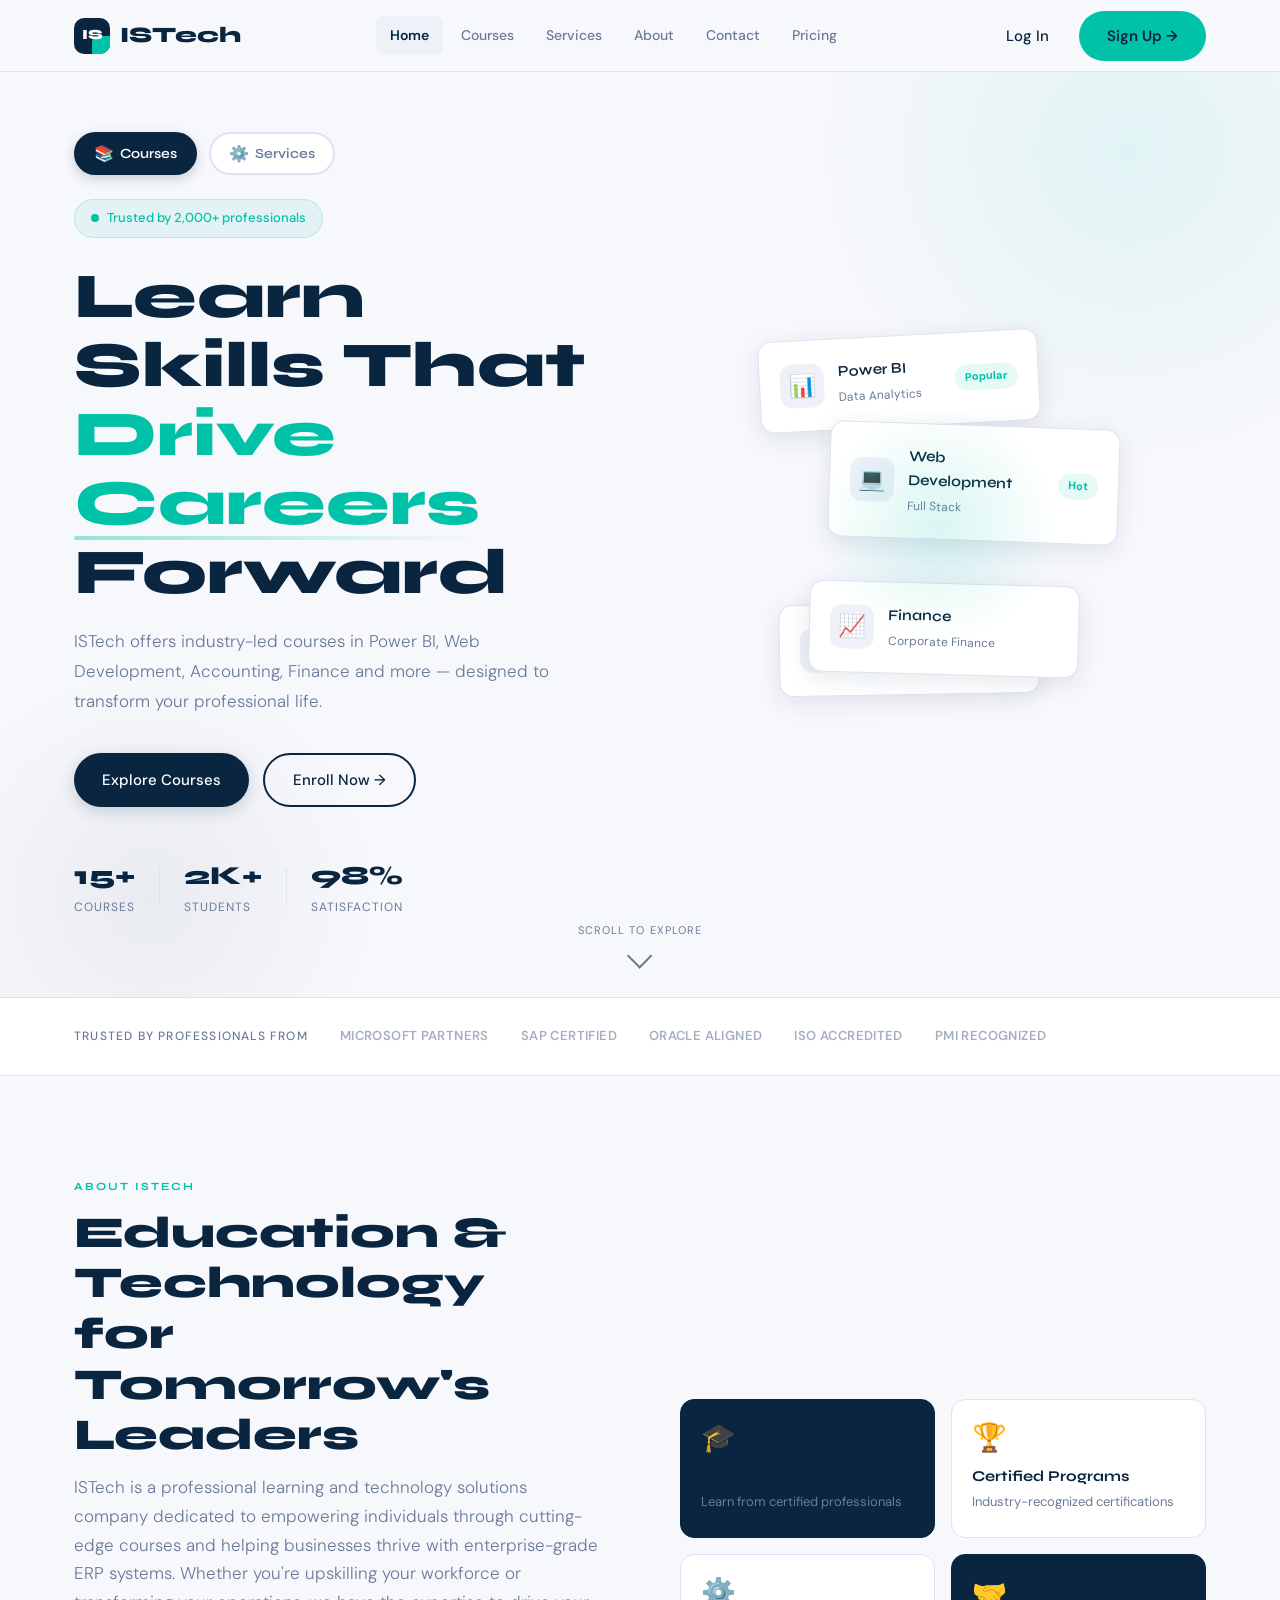
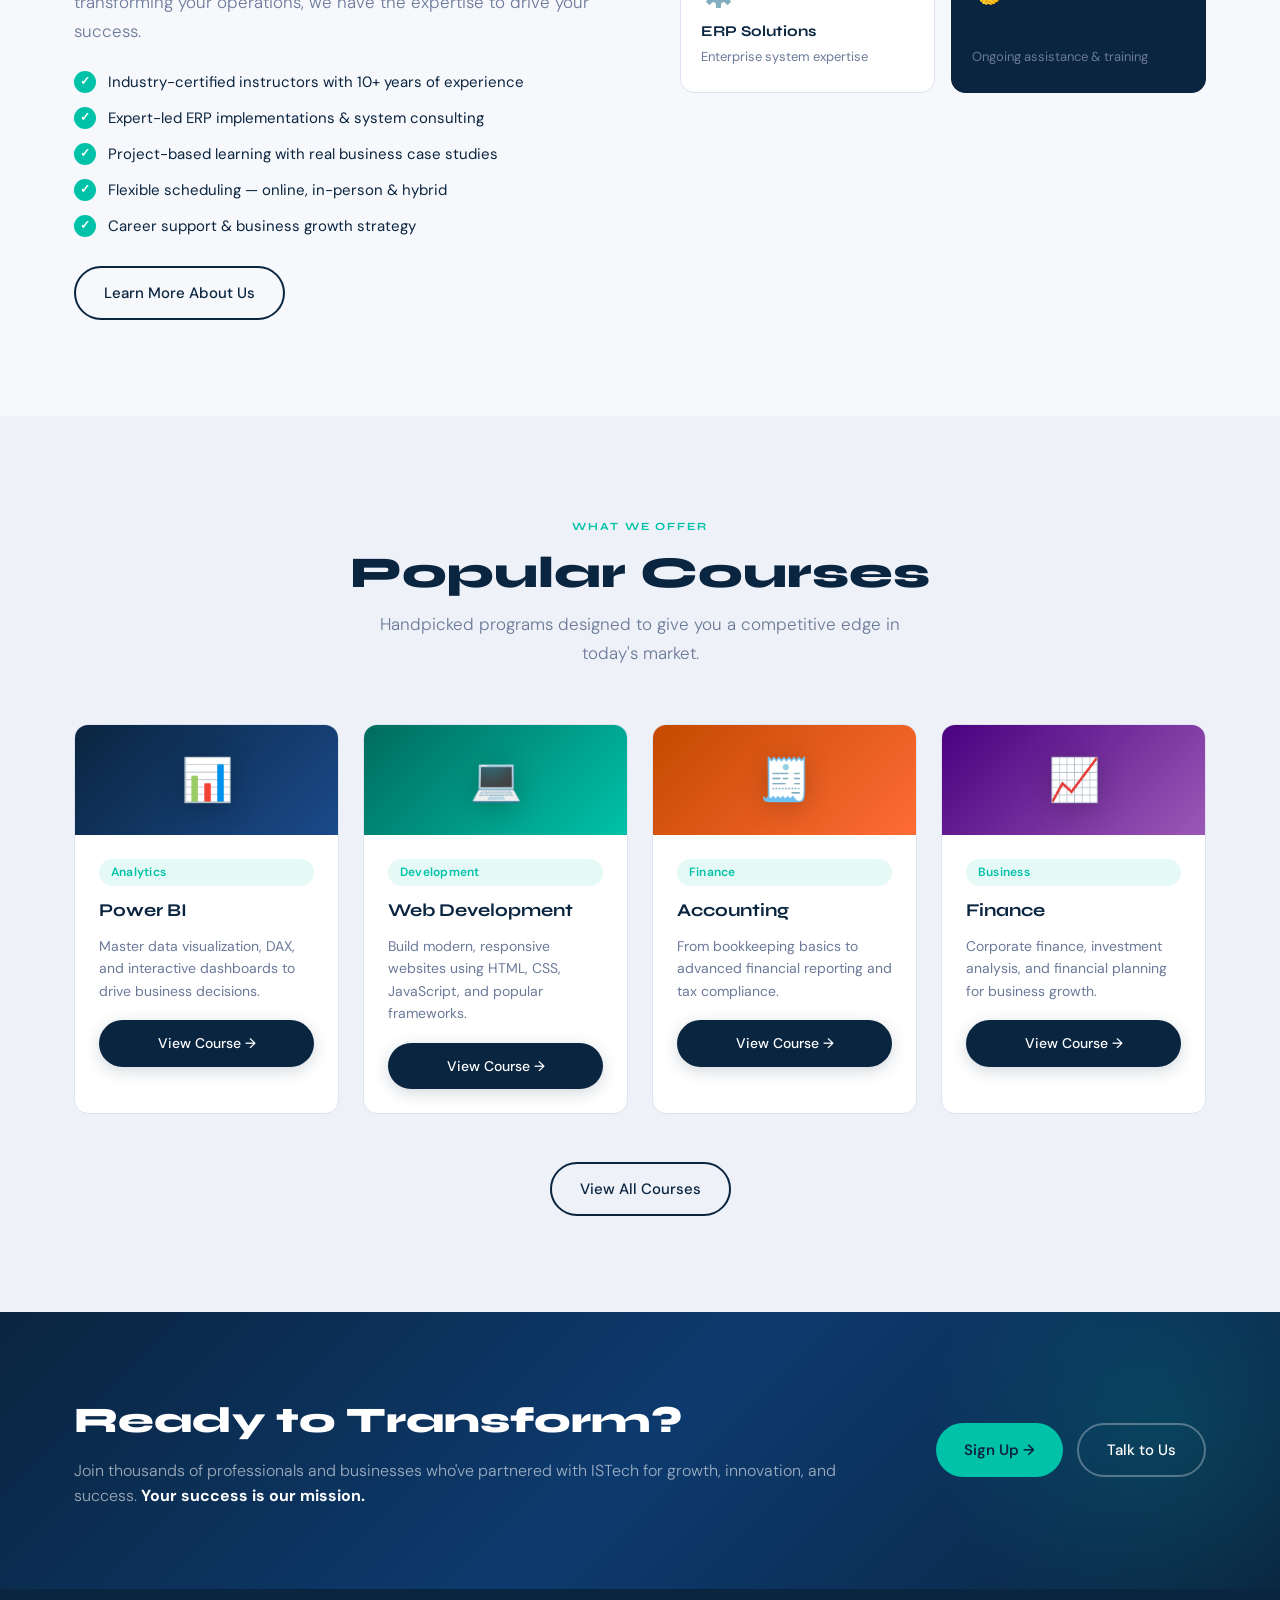
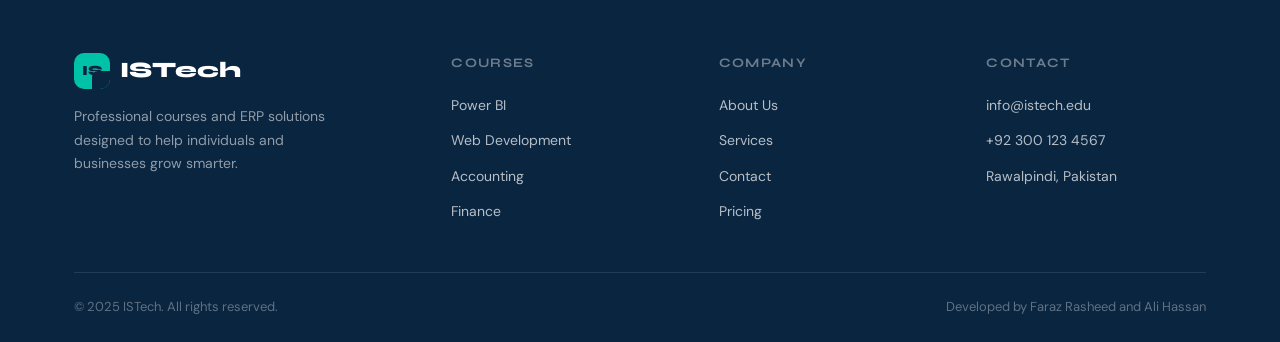
==== commit 473aded4: "hero section and about page updated" ====
--- a/index.html
+++ b/index.html
@@ -40,40 +40,76 @@
     <div class="hero-bg-shape2"></div>
     <div class="container hero-inner">
       <div class="hero-content">
-        <div class="hero-pill">
-          <span class="hero-pill-dot"></span>
-          Trusted by 2,000+ professionals
-        </div>
-        <h1 class="hero-title">
-          Learn Skills That<br />
-          <span class="hero-title-accent">Drive Careers</span><br />
-          Forward
-        </h1>
-        <p class="hero-desc">
-          ISTech offers industry-led courses in Power BI, Web Development, Accounting, Finance and more — designed to transform your professional life.
-        </p>
-        <div class="hero-actions">
-          <a href="courses.html" class="btn btn-primary">Explore Courses</a>
-          <a href="courses.html" class="btn btn-outline">Enroll Now →</a>
-        </div>
+        <!-- Toggle Buttons -->
+        <div class="hero-toggle-buttons">
+          <button class="toggle-btn active" data-category="courses">
+            <span class="toggle-icon">📚</span> Courses
+          </button>
+          <button class="toggle-btn" data-category="services">
+            <span class="toggle-icon">⚙️</span> Services
+          </button>
+        </div>
+
+        <!-- Courses Content -->
+        <div class="hero-category-content active" id="courses-content">
+          <div class="hero-pill">
+            <span class="hero-pill-dot"></span>
+            Trusted by 2,000+ professionals
+          </div>
+          <h1 class="hero-title">
+            Learn Skills That<br />
+            <span class="hero-title-accent">Drive Careers</span><br />
+            Forward
+          </h1>
+          <p class="hero-desc">
+            ISTech offers industry-led courses in Power BI, Web Development, Accounting, Finance and more — designed to transform your professional life.
+          </p>
+          <div class="hero-actions">
+            <a href="courses.html" class="btn btn-primary">Explore Courses</a>
+            <a href="courses.html" class="btn btn-outline">Enroll Now →</a>
+          </div>
+        </div>
+
+        <!-- Services Content -->
+        <div class="hero-category-content" id="services-content">
+          <div class="hero-pill">
+            <span class="hero-pill-dot"></span>
+            Empowering 50+ businesses
+          </div>
+          <h1 class="hero-title">
+            Transform Your<br />
+            <span class="hero-title-accent">Business with ERP</span><br />
+            Solutions
+          </h1>
+          <p class="hero-desc">
+            From custom ERP implementations to QuickBooks setup, ISTech provides enterprise-grade solutions tailored to your business needs. We streamline operations, boost efficiency, and drive sustainable growth.
+          </p>
+          <div class="hero-actions">
+            <a href="services.html" class="btn btn-primary">Explore Services</a>
+            <a href="contact.html" class="btn btn-outline">Get a Consultation →</a>
+          </div>
+        </div>
+
         <div class="hero-stats">
           <div class="hero-stat">
-            <span class="hero-stat-num">15+</span>
-            <span class="hero-stat-label">Courses</span>
+            <span class="hero-stat-num" id="stat-1">15+</span>
+            <span class="hero-stat-label" id="stat-label-1">Courses</span>
           </div>
           <div class="hero-stat-divider"></div>
           <div class="hero-stat">
-            <span class="hero-stat-num">2K+</span>
-            <span class="hero-stat-label">Students</span>
+            <span class="hero-stat-num" id="stat-2">2K+</span>
+            <span class="hero-stat-label" id="stat-label-2">Students</span>
           </div>
           <div class="hero-stat-divider"></div>
           <div class="hero-stat">
-            <span class="hero-stat-num">98%</span>
-            <span class="hero-stat-label">Satisfaction</span>
-          </div>
-        </div>
-      </div>
-      <div class="hero-visual">
+            <span class="hero-stat-num" id="stat-3">98%</span>
+            <span class="hero-stat-label" id="stat-label-3">Satisfaction</span>
+          </div>
+        </div>
+      </div>
+
+      <!-- Hero Visual - Courses Cards -->
+      <div class="hero-visual active" id="courses-visual">
         <div class="hero-card-stack">
           <div class="hcard hcard-1">
             <div class="hcard-icon">📊</div>
@@ -92,6 +128,13 @@
             <div class="hcard-badge">Hot</div>
           </div>
           <div class="hcard hcard-3">
+            <div class="hcard-icon">🧾</div>
+            <div class="hcard-info">
+              <strong>Accounting</strong>
+              <span>Financial Reporting</span>
+            </div>
+          </div>
+          <div class="hcard hcard-4">
             <div class="hcard-icon">📈</div>
             <div class="hcard-info">
               <strong>Finance</strong>
@@ -101,7 +144,45 @@
           <div class="hcard-glow"></div>
         </div>
       </div>
-    </div>
+
+      <!-- Hero Visual - Services Cards -->
+      <div class="hero-visual" id="services-visual">
+        <div class="hero-card-stack">
+          <div class="hcard hcard-1">
+            <div class="hcard-icon">🏗️</div>
+            <div class="hcard-info">
+              <strong>Custom ERP</strong>
+              <span>Enterprise Solutions</span>
+            </div>
+            <div class="hcard-badge">Enterprise</div>
+          </div>
+          <div class="hcard hcard-2">
+            <div class="hcard-icon">💰</div>
+            <div class="hcard-info">
+              <strong>QuickBooks</strong>
+              <span>Accounting Software</span>
+            </div>
+            <div class="hcard-badge">Popular</div>
+          </div>
+          <div class="hcard hcard-3">
+            <div class="hcard-icon">📊</div>
+            <div class="hcard-info">
+              <strong>BI & Analytics</strong>
+              <span>Data-Driven Insights</span>
+            </div>
+          </div>
+          <div class="hcard hcard-4">
+            <div class="hcard-icon">🔧</div>
+            <div class="hcard-info">
+              <strong>Implementation</strong>
+              <span>Full System Setup</span>
+            </div>
+          </div>
+          <div class="hcard-glow"></div>
+        </div>
+      </div>
+    </div>
+
     <div class="hero-scroll-hint">
       <span>Scroll to explore</span>
       <div class="scroll-arrow"></div>
@@ -127,15 +208,16 @@
     <div class="container intro-grid">
       <div class="intro-text reveal">
         <span class="section-label">About ISTech</span>
-        <h2 class="section-title">Where Expertise<br />Meets Ambition</h2>
+        <h2 class="section-title">Education & Technology<br />for Tomorrow's Leaders</h2>
         <p class="section-subtitle">
-          ISTech is a professional learning institution dedicated to bridging the gap between education and industry. Our expert-led programs are crafted for working professionals and students who demand real-world results.
+          ISTech is a professional learning and technology solutions company dedicated to empowering individuals through cutting-edge courses and helping businesses thrive with enterprise-grade ERP systems. Whether you're upskilling your workforce or transforming your operations, we have the expertise to drive your success.
         </p>
         <ul class="intro-list">
           <li><span class="check-icon">✓</span> Industry-certified instructors with 10+ years of experience</li>
+          <li><span class="check-icon">✓</span> Expert-led ERP implementations & system consulting</li>
           <li><span class="check-icon">✓</span> Project-based learning with real business case studies</li>
-          <li><span class="check-icon">✓</span> Flexible scheduling — weekdays &amp; weekends</li>
-          <li><span class="check-icon">✓</span> Career support and job placement assistance</li>
+          <li><span class="check-icon">✓</span> Flexible scheduling — online, in-person & hybrid</li>
+          <li><span class="check-icon">✓</span> Career support & business growth strategy</li>
         </ul>
         <a href="about.html" class="btn btn-outline" style="margin-top:28px;">Learn More About Us</a>
       </div>
@@ -151,22 +233,22 @@
           <div class="iv-block iv-block-2">
             <div class="iv-icon">🏆</div>
             <div>
-              <strong>Certified Courses</strong>
+              <strong>Certified Programs</strong>
               <p>Industry-recognized certifications</p>
             </div>
           </div>
           <div class="iv-block iv-block-3">
-            <div class="iv-icon">🌐</div>
+            <div class="iv-icon">⚙️</div>
             <div>
-              <strong>Online &amp; In-Person</strong>
-              <p>Learn anywhere, anytime</p>
+              <strong>ERP Solutions</strong>
+              <p>Enterprise system expertise</p>
             </div>
           </div>
           <div class="iv-block iv-block-4">
             <div class="iv-icon">🤝</div>
             <div>
-              <strong>Career Support</strong>
-              <p>Job placement assistance</p>
+              <strong>24/7 Support</strong>
+              <p>Ongoing assistance & training</p>
             </div>
           </div>
         </div>
@@ -243,8 +325,8 @@
   <section class="cta-banner reveal">
     <div class="container cta-inner">
       <div class="cta-text">
-        <h2>Ready to Advance Your Career?</h2>
-        <p>Join thousands of professionals who have transformed their careers with ISTech.</p>
+        <h2>Ready to Transform?</h2>
+        <p>Join thousands of professionals and businesses who've partnered with ISTech for growth, innovation, and success. <strong style="color:#fff;">Your success is our mission.</strong></p>
       </div>
       <div class="cta-actions">
         <a href="signup.html" class="btn btn-accent">Sign Up →</a>
@@ -300,4 +382,4 @@
 
   <script src="./scripts/index.js"></script>
 </body>
-</html>
+</html>
--- a/styles/index.css
+++ b/styles/index.css
@@ -53,6 +53,68 @@
 @keyframes heroIn {
   from { opacity: 0; transform: translateY(32px); }
   to { opacity: 1; transform: none; }
+}
+
+/* Toggle Buttons */
+.hero-toggle-buttons {
+  display: flex;
+  gap: 12px;
+  margin-bottom: 24px;
+}
+
+.toggle-btn {
+  display: inline-flex;
+  align-items: center;
+  gap: 6px;
+  padding: 10px 18px;
+  border: 2px solid var(--border);
+  border-radius: 50px;
+  background: var(--surface);
+  color: var(--text-muted);
+  font-size: 14px;
+  font-weight: 600;
+  cursor: pointer;
+  transition: all var(--transition);
+  font-family: var(--font-display);
+}
+
+.toggle-btn:hover {
+  border-color: var(--accent);
+  color: var(--accent);
+}
+
+.toggle-btn.active {
+  background: var(--primary);
+  color: #fff;
+  border-color: var(--primary);
+  box-shadow: 0 4px 12px rgba(10,37,64,0.2);
+}
+
+.toggle-icon {
+  font-size: 16px;
+}
+
+/* Category Content Animation */
+.hero-category-content {
+  display: none;
+  opacity: 0;
+  animation: fadeInContent 0.6s ease forwards;
+}
+
+.hero-category-content.active {
+  display: block;
+  opacity: 1;
+}
+
+@keyframes fadeInContent {
+  from {
+    opacity: 0;
+    transform: translateY(10px);
+  }
+  to {
+    opacity: 1;
+    transform: translateY(0);
+  }
 }
 
 .hero-pill {
@@ -155,10 +217,14 @@
 
 /* Hero Visual */
 .hero-visual {
-  display: flex;
+  display: none;
   justify-content: center;
   align-items: center;
   animation: heroIn 0.8s 0.2s ease both;
+}
+
+.hero-visual.active {
+  display: flex;
 }
 
 .hero-card-stack {
@@ -203,6 +269,13 @@
   animation: cardFloat3 8s ease-in-out infinite;
 }
 
+.hcard-4 {
+  bottom: 40px; right: 40px;
+  width: 270px;
+  transform: rotate(1.5deg);
+  animation: cardFloat4 6.5s ease-in-out infinite;
+}
+
 @keyframes cardFloat1 {
   0%, 100% { transform: rotate(-3deg) translateY(0); }
   50% { transform: rotate(-3deg) translateY(-10px); }
@@ -214,6 +287,10 @@
 @keyframes cardFloat3 {
   0%, 100% { transform: rotate(-1deg) translateY(0); }
   50% { transform: rotate(-1deg) translateY(-8px); }
+}
+@keyframes cardFloat4 {
+  0%, 100% { transform: rotate(1.5deg) translateY(0); }
+  50% { transform: rotate(1.5deg) translateY(-12px); }
 }
 
 .hcard-icon {
@@ -547,12 +624,15 @@
 
 @media (max-width: 900px) {
   .hero-inner { grid-template-columns: 1fr; gap: 48px; }
-  .hero-visual { display: none; }
+  .hero-visual { display: none !important; }
   .intro-grid { grid-template-columns: 1fr; }
   .cta-inner { flex-direction: column; text-align: center; }
+  .hero-toggle-buttons { justify-content: center; }
 }
 
 @media (max-width: 600px) {
   .courses-grid { grid-template-columns: 1fr; }
   .trust-bar .container { flex-direction: column; align-items: flex-start; gap: 14px; }
-}
+  .hero-toggle-buttons { flex-direction: column; gap: 10px; }
+  .toggle-btn { width: 100%; justify-content: center; }
+}
